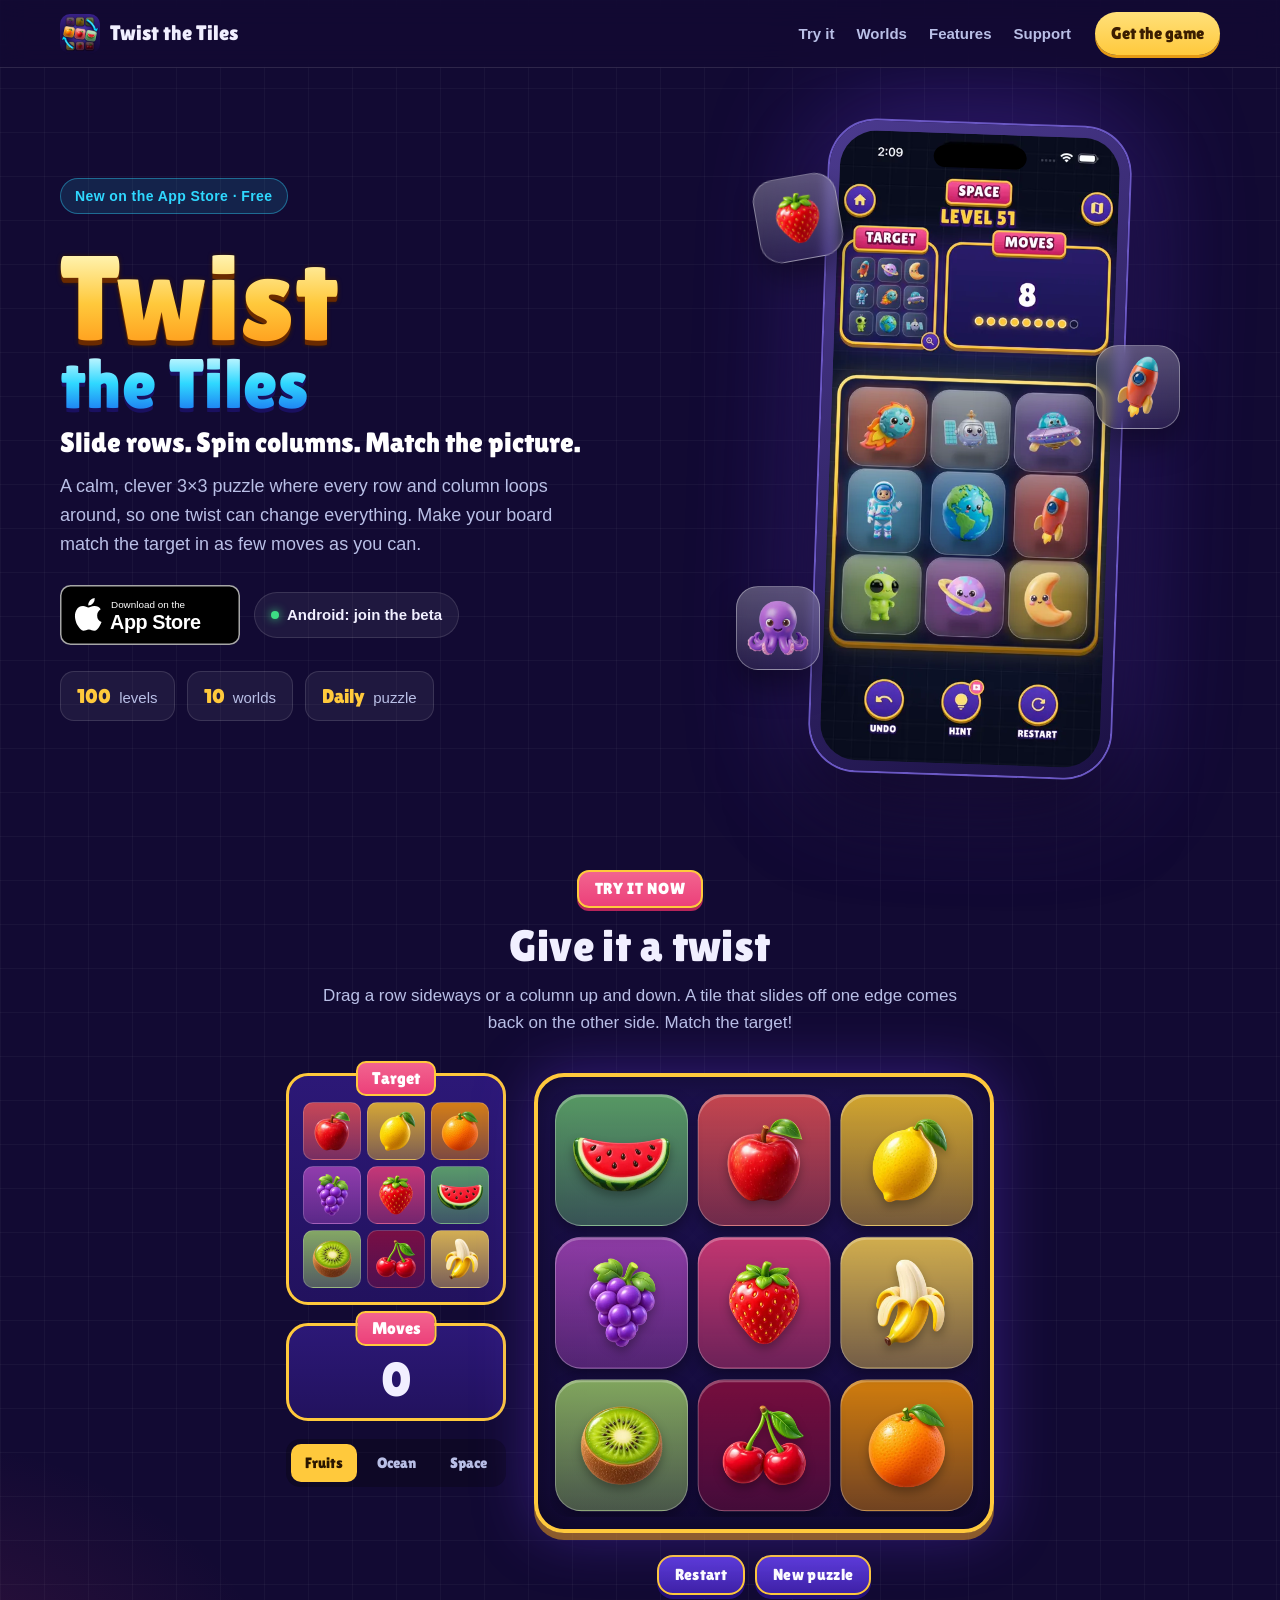
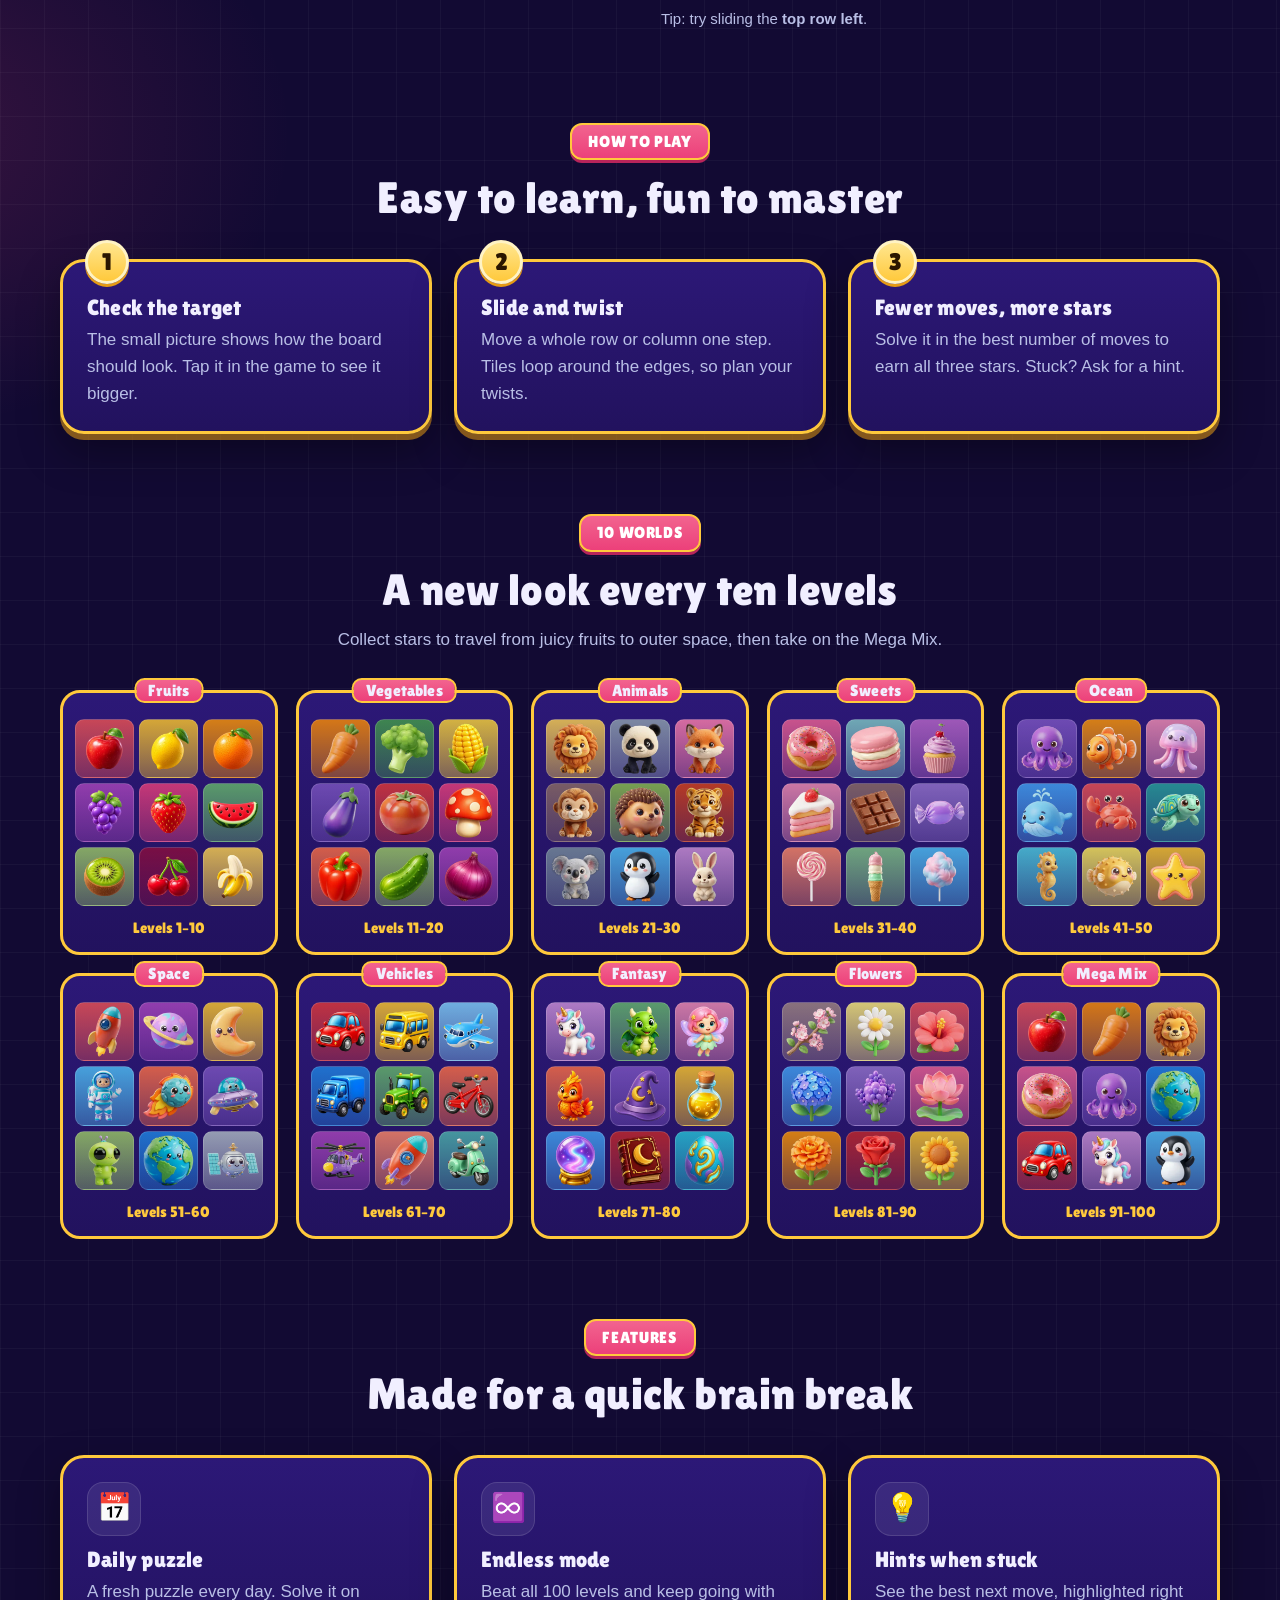
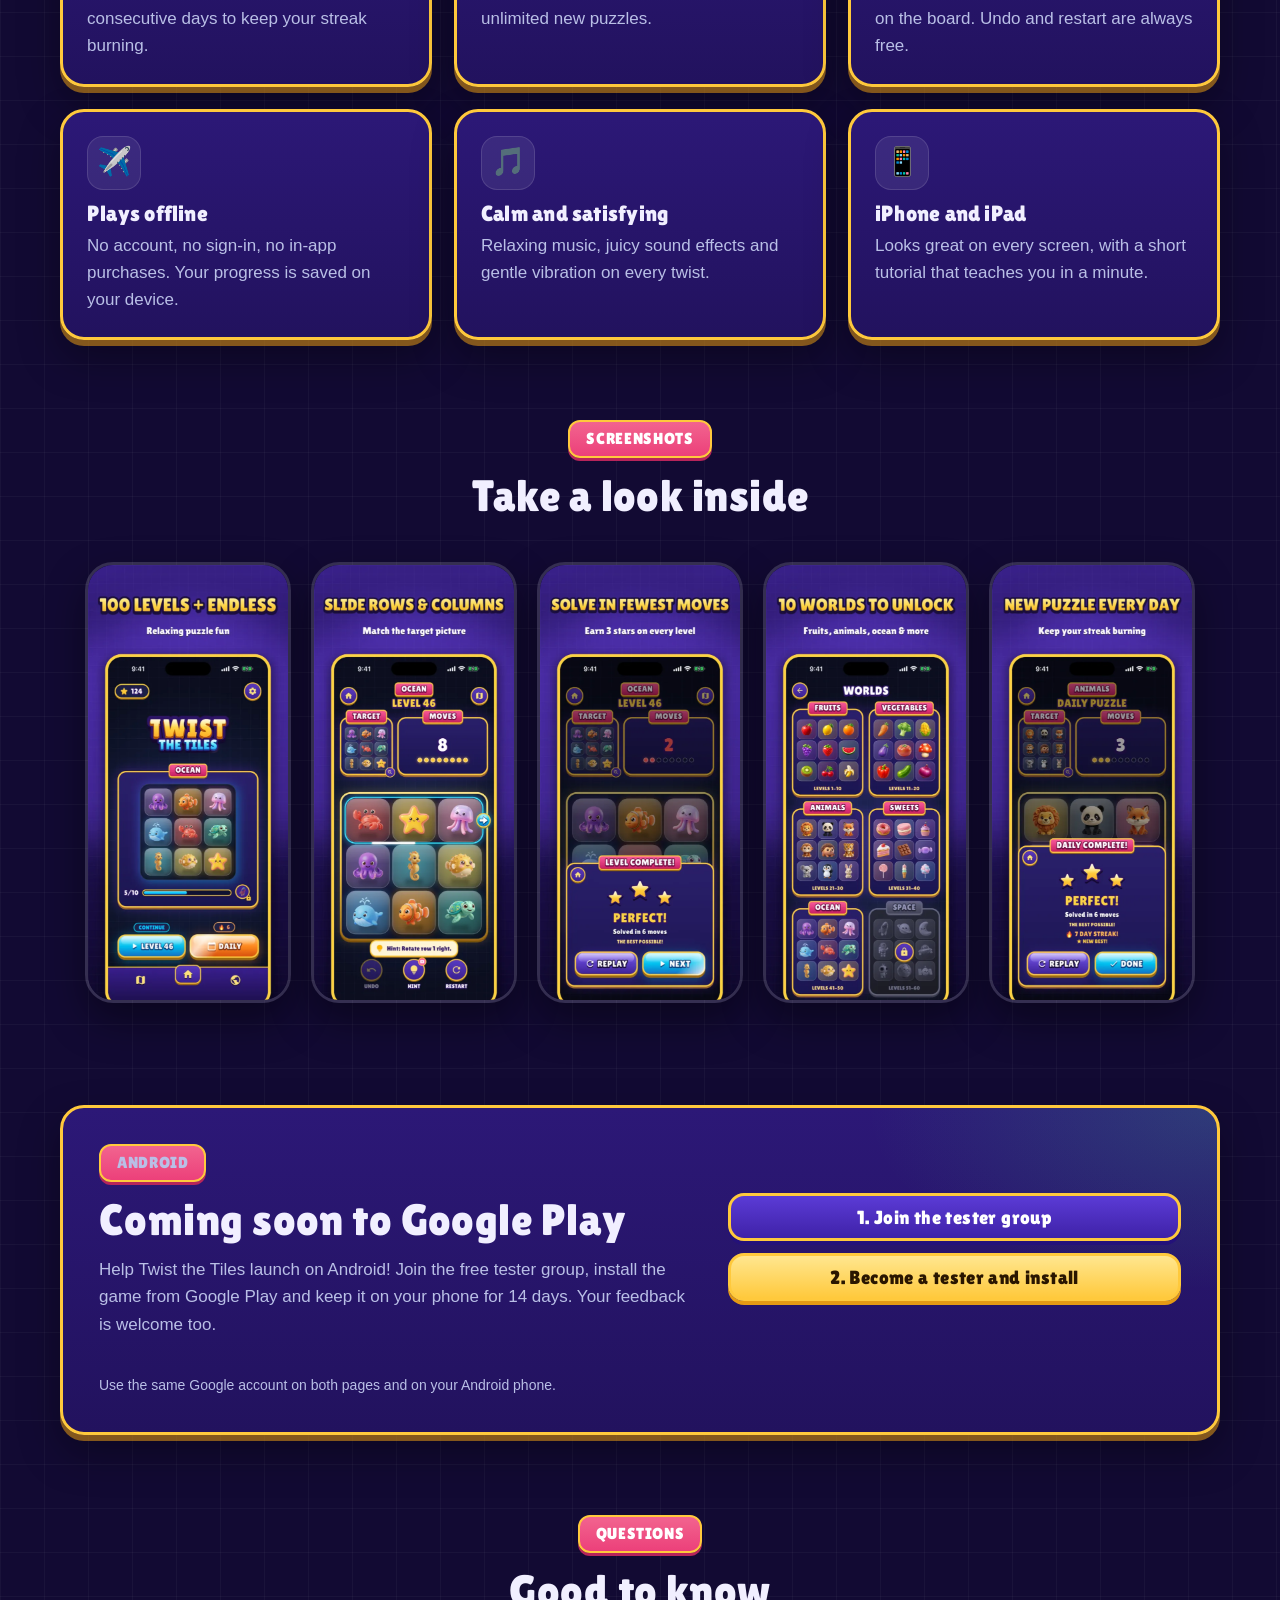
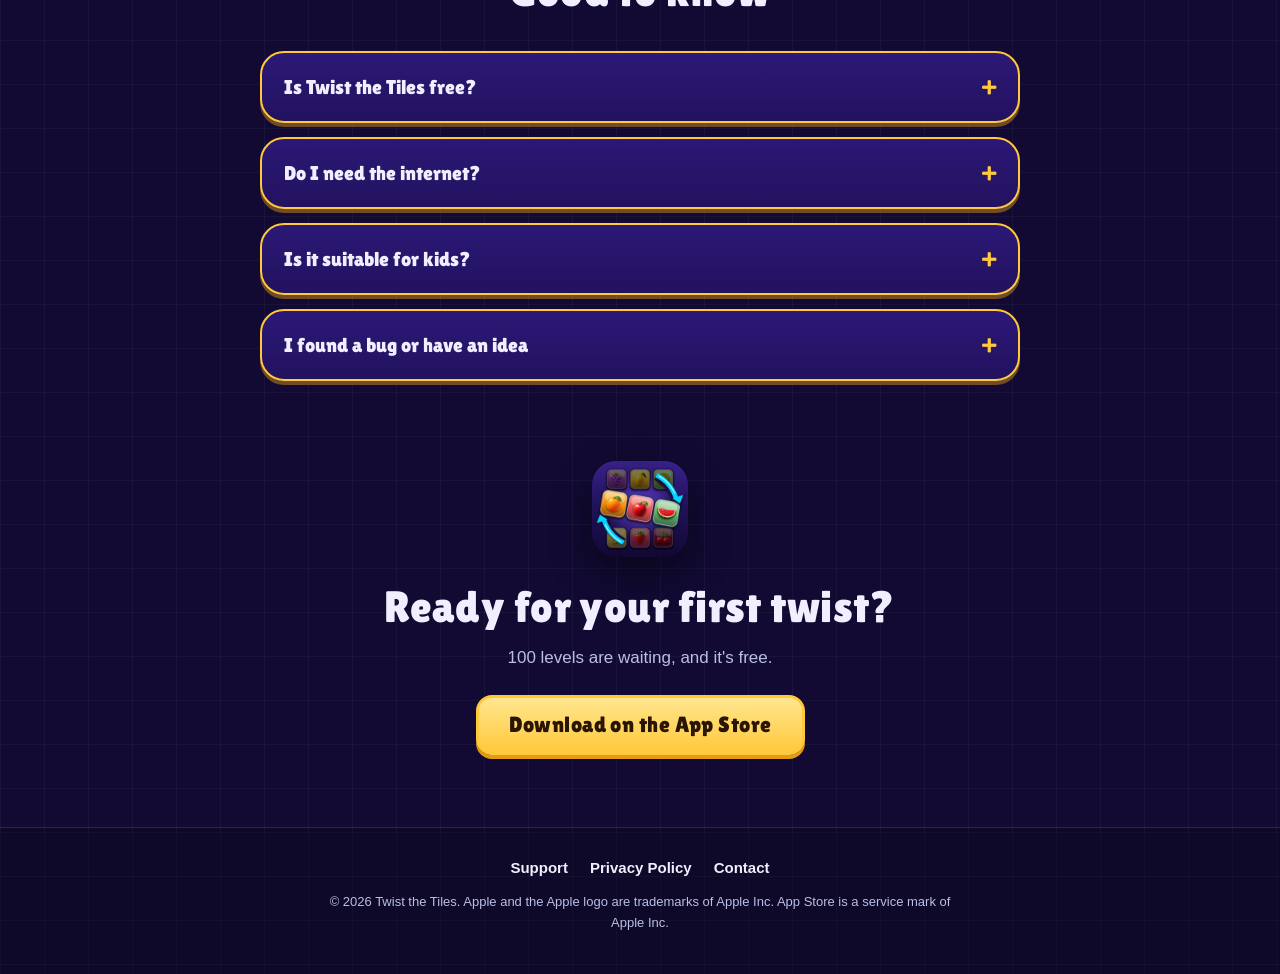
==== index.html @ 743d8a2c "New landing page with playable demo; support FAQ moved to support.html" ====
<!doctype html>
<html lang="en">
<head>
<meta charset="utf-8">
<meta name="viewport" content="width=device-width, initial-scale=1, viewport-fit=cover">
<title>Twist the Tiles – Slide, twist and match the picture</title>
<meta name="description" content="Twist the Tiles is a free, calm 3×3 puzzle game. Slide rows and columns that loop around to match the target picture. 100 levels, 10 worlds, a daily puzzle and endless mode. Play offline on iPhone and iPad.">
<meta name="theme-color" content="#120a33">
<meta name="apple-itunes-app" content="app-id=6825659378">
<link rel="canonical" href="https://mandeep-webdev.github.io/twist-the-tiles-site/">
<link rel="icon" href="img/favicon.png">
<link rel="apple-touch-icon" href="img/apple-touch-icon.png">

<meta property="og:type" content="website">
<meta property="og:title" content="Twist the Tiles – Slide, twist and match the picture">
<meta property="og:description" content="A calm, clever 3×3 puzzle. 100 levels, 10 worlds, a daily puzzle. Free on the App Store.">
<meta property="og:url" content="https://mandeep-webdev.github.io/twist-the-tiles-site/">
<meta property="og:image" content="https://mandeep-webdev.github.io/twist-the-tiles-site/img/og.png">
<meta name="twitter:card" content="summary_large_image">

<link rel="preload" href="fonts/LilitaOne-Regular.ttf" as="font" type="font/ttf" crossorigin>
<link rel="stylesheet" href="landing.css">

<script type="application/ld+json">
{
  "@context": "https://schema.org",
  "@type": "MobileApplication",
  "name": "Twist the Tiles",
  "operatingSystem": "iOS",
  "applicationCategory": "GameApplication",
  "offers": { "@type": "Offer", "price": "0", "priceCurrency": "USD" },
  "downloadUrl": "https://apps.apple.com/app/id6825659378"
}
</script>
</head>
<body>

<header class="nav">
  <a class="brand" href="#top">
    <img src="icon.png" alt="" width="40" height="40">
    <span>Twist the Tiles</span>
  </a>
  <nav class="nav-links" aria-label="Sections">
    <a href="#play">Try it</a>
    <a href="#worlds">Worlds</a>
    <a href="#features">Features</a>
    <a href="support.html">Support</a>
  </nav>
  <a class="nav-cta" href="https://apps.apple.com/app/id6825659378">Get the game</a>
</header>

<main id="top">

  <!-- Hero -->
  <section class="hero">
    <div class="hero-copy">
      <p class="eyebrow">New on the App Store · Free</p>
      <h1 class="logo"><span class="logo-top">Twist</span><span class="logo-bottom">the Tiles</span></h1>
      <p class="tagline">Slide rows. Spin columns. Match the picture.</p>
      <p class="lead">A calm, clever 3×3 puzzle where every row and column loops around, so one twist
        can change everything. Make your board match the target in as few moves as you can.</p>

      <div class="store-row">
        <a class="app-store-badge" href="https://apps.apple.com/app/id6825659378" aria-label="Download on the App Store">
          <svg viewBox="0 0 120 40" role="img" aria-hidden="true">
            <rect x=".5" y=".5" width="119" height="39" rx="6.5" fill="#000" stroke="#a6a6a6"/>
            <path fill="#fff" d="M24.77 20.3a4.95 4.95 0 0 1 2.36-4.15 5.07 5.07 0 0 0-4-2.16c-1.680-.18-3.310 1-4.170 1-.870 0-2.190-.98-3.610-.95a5.32 5.32 0 0 0-4.470 2.730c-1.930 3.340-.490 8.270 1.360 10.970.930 1.330 2.010 2.810 3.430 2.750 1.390-.060 1.910-.880 3.580-.880 1.660 0 2.140.880 3.590.850 1.490-.020 2.430-1.330 3.320-2.670a10.960 10.960 0 0 0 1.520-3.090 4.780 4.780 0 0 1-2.910-4.400zM22.04 12.21a4.870 4.870 0 0 0 1.110-3.490 4.960 4.960 0 0 0-3.210 1.660 4.640 4.640 0 0 0-1.140 3.360 4.100 4.100 0 0 0 3.240-1.530z"/>
            <text x="34" y="15" fill="#fff" font-family="-apple-system,BlinkMacSystemFont,'Helvetica Neue',Arial,sans-serif" font-size="6.6">Download on the</text>
            <text x="33.4" y="29.6" fill="#fff" font-family="-apple-system,BlinkMacSystemFont,'Helvetica Neue',Arial,sans-serif" font-size="13.2" font-weight="600" letter-spacing="-.3">App Store</text>
          </svg>
        </a>
        <a class="android-pill" href="#android">
          <span class="dot"></span> Android: join the beta
        </a>
      </div>

      <ul class="stats" aria-label="At a glance">
        <li><strong>100</strong> levels</li>
        <li><strong>10</strong> worlds</li>
        <li><strong>Daily</strong> puzzle</li>
      </ul>
    </div>

    <div class="hero-phone">
      <div class="phone">
        <video src="media/gameplay.mp4" poster="media/poster.webp" autoplay muted loop playsinline
               preload="metadata" aria-label="Gameplay video: tiles wave into place and a puzzle is solved in six moves"></video>
        <div class="phone-island"></div>
      </div>
      <div class="float-tile t1"><img src="img/tiles/fruit/strawberry.webp" alt=""></div>
      <div class="float-tile t2"><img src="img/tiles/ocean/octopus.webp" alt=""></div>
      <div class="float-tile t3"><img src="img/tiles/space/spacerocket.webp" alt=""></div>
    </div>
  </section>

  <!-- Playable demo -->
  <section id="play" class="section">
    <div class="section-head">
      <p class="ribbon">Try it now</p>
      <h2>Give it a twist</h2>
      <p class="section-sub">Drag a row sideways or a column up and down. A tile that slides off one edge
        comes back on the other side. Match the target!</p>
    </div>

    <div class="demo">
      <div class="demo-side">
        <div class="panel target-panel">
          <p class="panel-label">Target</p>
          <div class="target-grid" id="target"></div>
        </div>
        <div class="panel moves-panel">
          <p class="panel-label">Moves</p>
          <p class="moves" id="moves" aria-live="polite">0</p>
        </div>
        <div class="theme-tabs" role="tablist" aria-label="Tile theme">
          <button type="button" role="tab" data-theme="fruit" aria-selected="true">Fruits</button>
          <button type="button" role="tab" data-theme="ocean" aria-selected="false">Ocean</button>
          <button type="button" role="tab" data-theme="space" aria-selected="false">Space</button>
        </div>
      </div>

      <div class="board-wrap">
        <div class="board" id="board" aria-label="Puzzle board. Drag a row left or right, or a column up or down.">
          <div class="board-grid" id="grid"></div>
          <div class="win" id="win" hidden>
            <p class="win-title">Solved!</p>
            <p class="win-stars" id="winStars" aria-hidden="true"></p>
            <p class="win-text" id="winText"></p>
            <div class="win-actions">
              <button type="button" class="btn btn-ghost" id="again">New puzzle</button>
              <a class="btn btn-gold" href="https://apps.apple.com/app/id6825659378">Play 100 levels</a>
            </div>
          </div>
        </div>
        <div class="demo-actions">
          <button type="button" class="btn btn-ghost small" id="reset">Restart</button>
          <button type="button" class="btn btn-ghost small" id="shuffle">New puzzle</button>
        </div>
        <p class="demo-hint" id="hint">Tip: try sliding the <strong>top row left</strong>.</p>
      </div>
    </div>
  </section>

  <!-- How to play -->
  <section class="section">
    <div class="section-head">
      <p class="ribbon">How to play</p>
      <h2>Easy to learn, fun to master</h2>
    </div>
    <ol class="steps">
      <li class="card">
        <span class="step-num">1</span>
        <h3>Check the target</h3>
        <p>The small picture shows how the board should look. Tap it in the game to see it bigger.</p>
      </li>
      <li class="card">
        <span class="step-num">2</span>
        <h3>Slide and twist</h3>
        <p>Move a whole row or column one step. Tiles loop around the edges, so plan your twists.</p>
      </li>
      <li class="card">
        <span class="step-num">3</span>
        <h3>Fewer moves, more stars</h3>
        <p>Solve it in the best number of moves to earn all three stars. Stuck? Ask for a hint.</p>
      </li>
    </ol>
  </section>

  <!-- Worlds -->
  <section id="worlds" class="section">
    <div class="section-head">
      <p class="ribbon">10 worlds</p>
      <h2>A new look every ten levels</h2>
      <p class="section-sub">Collect stars to travel from juicy fruits to outer space, then take on the Mega Mix.</p>
    </div>
    <div class="worlds" id="worldsGrid"></div>
  </section>

  <!-- Features -->
  <section id="features" class="section">
    <div class="section-head">
      <p class="ribbon">Features</p>
      <h2>Made for a quick brain break</h2>
    </div>
    <div class="features">
      <article class="card feature">
        <span class="feature-icon" aria-hidden="true">📅</span>
        <h3>Daily puzzle</h3>
        <p>A fresh puzzle every day. Solve it on consecutive days to keep your streak burning.</p>
      </article>
      <article class="card feature">
        <span class="feature-icon" aria-hidden="true">♾️</span>
        <h3>Endless mode</h3>
        <p>Beat all 100 levels and keep going with unlimited new puzzles.</p>
      </article>
      <article class="card feature">
        <span class="feature-icon" aria-hidden="true">💡</span>
        <h3>Hints when stuck</h3>
        <p>See the best next move, highlighted right on the board. Undo and restart are always free.</p>
      </article>
      <article class="card feature">
        <span class="feature-icon" aria-hidden="true">✈️</span>
        <h3>Plays offline</h3>
        <p>No account, no sign-in, no in-app purchases. Your progress is saved on your device.</p>
      </article>
      <article class="card feature">
        <span class="feature-icon" aria-hidden="true">🎵</span>
        <h3>Calm and satisfying</h3>
        <p>Relaxing music, juicy sound effects and gentle vibration on every twist.</p>
      </article>
      <article class="card feature">
        <span class="feature-icon" aria-hidden="true">📱</span>
        <h3>iPhone and iPad</h3>
        <p>Looks great on every screen, with a short tutorial that teaches you in a minute.</p>
      </article>
    </div>
  </section>

  <!-- Screenshots -->
  <section class="section">
    <div class="section-head">
      <p class="ribbon">Screenshots</p>
      <h2>Take a look inside</h2>
    </div>
    <div class="shots" tabindex="0" aria-label="Screenshots, scroll sideways">
      <img src="img/shots/05_home.webp" alt="Home screen with the Fruits world" loading="lazy" width="600" height="1304">
      <img src="img/shots/01_hint.webp" alt="A hint highlighting the next move" loading="lazy" width="600" height="1304">
      <img src="img/shots/02_win.webp" alt="Level complete with three stars" loading="lazy" width="600" height="1304">
      <img src="img/shots/03_worlds.webp" alt="All ten worlds" loading="lazy" width="600" height="1304">
      <img src="img/shots/04_daily.webp" alt="The daily puzzle and streak" loading="lazy" width="600" height="1304">
    </div>
  </section>

  <!-- Android beta -->
  <section id="android" class="section">
    <div class="android card">
      <div>
        <p class="ribbon">Android</p>
        <h2>Coming soon to Google Play</h2>
        <p>Help Twist the Tiles launch on Android! Join the free tester group, install the game from
          Google Play and keep it on your phone for 14 days. Your feedback is welcome too.</p>
      </div>
      <ol class="android-steps">
        <li><a class="btn btn-ghost" href="https://groups.google.com/g/twist-the-tiles-testers">1. Join the tester group</a></li>
        <li><a class="btn btn-gold" href="https://play.google.com/apps/testing/com.twistthetiles.game">2. Become a tester and install</a></li>
      </ol>
      <p class="fine">Use the same Google account on both pages and on your Android phone.</p>
    </div>
  </section>

  <!-- FAQ -->
  <section class="section">
    <div class="section-head">
      <p class="ribbon">Questions</p>
      <h2>Good to know</h2>
    </div>
    <div class="faq">
      <details class="card">
        <summary>Is Twist the Tiles free?</summary>
        <p>Yes. The whole game is free with no in-app purchases. Optional short video ads unlock hints.</p>
      </details>
      <details class="card">
        <summary>Do I need the internet?</summary>
        <p>No. You can play every level offline. A connection is only needed to watch an ad for a hint.</p>
      </details>
      <details class="card">
        <summary>Is it suitable for kids?</summary>
        <p>It's rated 4+ on the App Store. There's no chat, no sign-up and no personal data to enter.</p>
      </details>
      <details class="card">
        <summary>I found a bug or have an idea</summary>
        <p>We'd love to hear it! Email <a href="mailto:support.twistthetiles@gmail.com">support.twistthetiles@gmail.com</a>
          or see the <a href="support.html">support page</a>.</p>
      </details>
    </div>
  </section>

  <!-- Final CTA -->
  <section class="section final">
    <img src="icon.png" alt="Twist the Tiles icon" width="96" height="96" loading="lazy">
    <h2>Ready for your first twist?</h2>
    <p>100 levels are waiting, and it's free.</p>
    <a class="btn btn-gold big" href="https://apps.apple.com/app/id6825659378">Download on the App Store</a>
  </section>
</main>

<footer class="footer">
  <nav aria-label="Footer">
    <a href="support.html">Support</a>
    <a href="privacy.html">Privacy Policy</a>
    <a href="mailto:support.twistthetiles@gmail.com">Contact</a>
  </nav>
  <p>© 2026 Twist the Tiles. Apple and the Apple logo are trademarks of Apple Inc. App Store is a service mark of Apple Inc.</p>
</footer>

<script src="landing.js" defer></script>
</body>
</html>
---- landing.css ----
@font-face {
  font-family: "Lilita One";
  src: url("fonts/LilitaOne-Regular.ttf") format("truetype");
  font-display: swap;
}

:root {
  --bg: #120a33;
  --bg-deep: #0b0622;
  --panel: #22125e;
  --panel-2: #2c1877;
  --line: rgba(255, 255, 255, 0.12);
  --text: #f1efff;
  --muted: #b9bfe6;
  --gold: #ffc93c;
  --gold-deep: #e59a14;
  --pink: #ec407a;
  --pink-deep: #b8245a;
  --cyan: #2fd8ff;
  --cyan-deep: #0a8fd1;
  --display: "Lilita One", "Arial Rounded MT Bold", system-ui, sans-serif;
  --body: -apple-system, BlinkMacSystemFont, "Segoe UI", Roboto, "Helvetica Neue", sans-serif;
  --radius: 24px;
  --gutter: 20px;
}

* { box-sizing: border-box; }

html { scroll-behavior: smooth; scroll-padding-top: 80px; }

body {
  margin: 0;
  color: var(--text);
  background-color: var(--bg);
  background-image:
    radial-gradient(900px 600px at 80% -10%, rgba(116, 64, 255, 0.45), transparent 60%),
    radial-gradient(700px 500px at -10% 30%, rgba(236, 64, 122, 0.18), transparent 60%),
    linear-gradient(rgba(255, 255, 255, 0.035) 1px, transparent 1px),
    linear-gradient(90deg, rgba(255, 255, 255, 0.035) 1px, transparent 1px);
  background-size: auto, auto, 44px 44px, 44px 44px;
  font: 17px/1.6 var(--body);
  -webkit-font-smoothing: antialiased;
  overflow-x: hidden;
}

img { max-width: 100%; }
a { color: var(--cyan); }
h1, h2, h3 { font-family: var(--display); font-weight: 400; letter-spacing: 0.01em; line-height: 1.1; }
h2 { font-size: clamp(30px, 5vw, 44px); margin: 0 0 12px; }
h3 { font-size: 22px; margin: 0 0 6px; }
p { margin: 0 0 12px; }

/* ---------- Nav ---------- */
.nav {
  position: sticky;
  top: 0;
  z-index: 20;
  display: flex;
  align-items: center;
  gap: 24px;
  padding: 12px max(var(--gutter), calc((100% - 1160px) / 2));
  background: rgba(18, 10, 51, 0.78);
  backdrop-filter: blur(14px);
  -webkit-backdrop-filter: blur(14px);
  border-bottom: 1px solid var(--line);
}
.brand { display: flex; align-items: center; gap: 10px; color: var(--text); text-decoration: none; font-family: var(--display); font-size: 21px; }
.brand img { border-radius: 10px; }
.nav-links { display: flex; gap: 22px; margin-left: auto; }
.nav-links a { color: var(--muted); text-decoration: none; font-weight: 600; font-size: 15px; }
.nav-links a:hover { color: var(--text); }
.nav-cta {
  font-family: var(--display);
  font-size: 17px;
  color: #3b1d00;
  text-decoration: none;
  padding: 8px 16px;
  border-radius: 999px;
  background: linear-gradient(#ffe07a, var(--gold));
  box-shadow: 0 3px 0 var(--gold-deep);
  white-space: nowrap;
}
@media (max-width: 760px) {
  .nav-links { display: none; }
  .nav-cta { margin-left: auto; }
}

/* ---------- Layout ---------- */
main { padding: 0 var(--gutter); }
.section { max-width: 1160px; margin: 0 auto; padding: 72px 0 8px; }
.section-head { text-align: center; max-width: 640px; margin: 0 auto 36px; }
.section-sub { color: var(--muted); }

.ribbon {
  display: inline-block;
  margin: 0 0 14px;
  padding: 4px 16px;
  font-family: var(--display);
  font-size: 16px;
  letter-spacing: 0.04em;
  text-transform: uppercase;
  color: #fff;
  background: linear-gradient(#f2648f, var(--pink));
  border: 2px solid var(--gold);
  border-radius: 12px;
  box-shadow: 0 3px 0 var(--pink-deep);
}

.card {
  background: linear-gradient(180deg, var(--panel-2), var(--panel));
  border: 3px solid var(--gold);
  border-radius: var(--radius);
  box-shadow: 0 6px 0 rgba(229, 154, 20, 0.55), 0 18px 40px rgba(0, 0, 0, 0.35);
  padding: 24px;
}

/* ---------- Buttons ---------- */
.btn {
  display: inline-flex;
  align-items: center;
  justify-content: center;
  gap: 8px;
  min-height: 48px;
  padding: 10px 22px;
  font: 400 19px/1 var(--display);
  letter-spacing: 0.02em;
  text-decoration: none;
  border-radius: 16px;
  border: 3px solid var(--gold);
  cursor: pointer;
  transition: transform 0.12s ease, box-shadow 0.12s ease;
}
.btn:active { transform: translateY(3px); }
.btn-gold { color: #2a1600; background: linear-gradient(#ffe68f, var(--gold)); box-shadow: 0 4px 0 var(--gold-deep); }
.btn-gold:active { box-shadow: 0 1px 0 var(--gold-deep); }
.btn-ghost { color: #fff; background: linear-gradient(#5b3bd6, #3f22a8); box-shadow: 0 4px 0 #24117a; }
.btn-ghost:active { box-shadow: 0 1px 0 #24117a; }
.btn.small { min-height: 40px; font-size: 16px; padding: 8px 16px; border-width: 2px; }
.btn.big { min-height: 60px; font-size: 22px; padding: 14px 30px; }
:focus-visible { outline: 3px solid var(--cyan); outline-offset: 3px; }

/* ---------- Hero ---------- */
.hero {
  max-width: 1160px;
  margin: 0 auto;
  padding: 56px 0 24px;
  display: grid;
  grid-template-columns: 1.1fr 0.9fr;
  align-items: center;
  gap: 48px;
}
.eyebrow {
  display: inline-block;
  padding: 6px 14px;
  border-radius: 999px;
  background: rgba(47, 216, 255, 0.12);
  border: 1px solid rgba(47, 216, 255, 0.4);
  color: var(--cyan);
  font-weight: 700;
  font-size: 14px;
  letter-spacing: 0.03em;
}
.logo { margin: 18px 0 10px; display: flex; flex-direction: column; line-height: 0.9; }
.logo-top {
  font-size: clamp(64px, 11vw, 120px);
  background: linear-gradient(#fff3b0 10%, var(--gold) 55%, #ff9d1c 95%);
  -webkit-background-clip: text;
  background-clip: text;
  color: transparent;
  filter: drop-shadow(0 5px 0 #6a2a00) drop-shadow(0 0 2px #3a1a00);
}
.logo-bottom {
  font-size: clamp(38px, 6.4vw, 70px);
  background: linear-gradient(#b8f4ff 10%, var(--cyan) 50%, #1d7cf2 95%);
  -webkit-background-clip: text;
  background-clip: text;
  color: transparent;
  filter: drop-shadow(0 4px 0 #1a1060);
}
.tagline { font-family: var(--display); font-size: clamp(22px, 3vw, 28px); line-height: 1.25; color: #fff; margin-bottom: 12px; }
.lead { color: var(--muted); max-width: 520px; font-size: 18px; }

.store-row { display: flex; flex-wrap: wrap; align-items: center; gap: 14px; margin: 26px 0 26px; }
.app-store-badge { display: inline-block; width: 180px; line-height: 0; border-radius: 12px; transition: transform 0.15s ease; }
.app-store-badge:hover { transform: translateY(-2px); }
.app-store-badge svg { width: 100%; height: auto; }
.android-pill {
  display: inline-flex;
  align-items: center;
  gap: 8px;
  padding: 10px 16px;
  border-radius: 999px;
  border: 1px solid var(--line);
  background: rgba(255, 255, 255, 0.06);
  color: var(--text);
  font-weight: 600;
  font-size: 15px;
  text-decoration: none;
}
.android-pill .dot { width: 8px; height: 8px; border-radius: 50%; background: #3ddc84; box-shadow: 0 0 10px #3ddc84; }

.stats { list-style: none; display: flex; gap: 12px; padding: 0; margin: 0; flex-wrap: wrap; }
.stats li {
  padding: 8px 16px;
  border-radius: 14px;
  background: rgba(255, 255, 255, 0.06);
  border: 1px solid var(--line);
  color: var(--muted);
  font-size: 15px;
}
.stats strong { font-family: var(--display); font-weight: 400; font-size: 20px; color: var(--gold); margin-right: 4px; }

.hero-phone { position: relative; justify-self: center; }
.phone {
  position: relative;
  width: min(300px, 72vw);
  aspect-ratio: 886 / 1920;
  border-radius: 46px;
  padding: 10px;
  background: linear-gradient(145deg, #4b3a8f, #1b1144);
  box-shadow: 0 0 0 2px #6b58c4, 0 40px 80px rgba(0, 0, 0, 0.55), 0 0 120px rgba(116, 64, 255, 0.45);
  transform: rotate(2deg);
}
.phone video { width: 100%; height: 100%; object-fit: cover; border-radius: 37px; display: block; background: var(--bg-deep); }
.phone-island { position: absolute; top: 22px; left: 50%; width: 31%; height: 22px; transform: translateX(-50%); background: #000; border-radius: 20px; }

.float-tile {
  position: absolute;
  width: 84px;
  height: 84px;
  padding: 10px;
  border-radius: 22px;
  background: linear-gradient(180deg, rgba(255, 255, 255, 0.28), rgba(255, 255, 255, 0.08));
  border: 1px solid rgba(255, 255, 255, 0.35);
  backdrop-filter: blur(6px);
  -webkit-backdrop-filter: blur(6px);
  box-shadow: 0 16px 30px rgba(0, 0, 0, 0.35);
  animation: bob 5s ease-in-out infinite;
}
.float-tile img { width: 100%; height: 100%; object-fit: contain; }
.t1 { top: 8%; left: -64px; transform: rotate(-10deg); }
.t2 { bottom: 16%; left: -84px; animation-delay: -1.6s; }
.t3 { top: 34%; right: -60px; animation-delay: -3.2s; }
@keyframes bob { 0%, 100% { translate: 0 0; } 50% { translate: 0 -14px; } }

@media (max-width: 900px) {
  .hero { grid-template-columns: 1fr; text-align: center; padding-top: 32px; gap: 36px; }
  .lead { margin: 0 auto 12px; }
  .store-row, .stats { justify-content: center; }
  .logo { align-items: center; }
  .t1 { left: -34px; } .t2 { left: -40px; } .t3 { right: -30px; }
  .float-tile { width: 64px; height: 64px; padding: 8px; border-radius: 18px; }
}

/* ---------- Demo ---------- */
.demo {
  display: grid;
  grid-template-columns: 220px minmax(0, 460px);
  justify-content: center;
  gap: 28px;
  align-items: start;
}
.demo-side { display: grid; gap: 18px; }
.panel {
  position: relative;
  background: linear-gradient(180deg, var(--panel-2), var(--panel));
  border: 3px solid var(--gold);
  border-radius: 22px;
  padding: 26px 14px 14px;
  text-align: center;
}
.panel-label {
  position: absolute;
  top: -15px;
  left: 50%;
  transform: translateX(-50%);
  margin: 0;
  padding: 2px 14px;
  font-family: var(--display);
  font-size: 17px;
  color: #fff;
  background: linear-gradient(#f2648f, var(--pink));
  border: 2px solid var(--gold);
  border-radius: 10px;
  white-space: nowrap;
}
.target-grid { display: grid; grid-template-columns: repeat(3, 1fr); gap: 6px; }
.target-grid .mini {
  aspect-ratio: 1;
  border-radius: 10px;
  padding: 4px;
  border: 1px solid rgba(255, 255, 255, 0.18);
}
.target-grid img { width: 100%; height: 100%; object-fit: contain; display: block; }
.moves { font-family: var(--display); font-size: 48px; line-height: 1; margin: 4px 0 0; }

.theme-tabs { display: flex; gap: 6px; padding: 5px; background: rgba(0, 0, 0, 0.25); border-radius: 14px; }
.theme-tabs button {
  flex: 1;
  min-height: 38px;
  border: 0;
  border-radius: 10px;
  background: transparent;
  color: var(--muted);
  font: 400 15px var(--display);
  cursor: pointer;
}
.theme-tabs button[aria-selected="true"] { background: var(--gold); color: #2a1600; }

.board-wrap { text-align: center; }
.board {
  position: relative;
  aspect-ratio: 1;
  padding: 12px;
  border-radius: 30px;
  background: linear-gradient(180deg, #1d1250, #140b3a);
  border: 4px solid var(--gold);
  box-shadow: 0 7px 0 rgba(229, 154, 20, 0.55), 0 0 60px rgba(116, 64, 255, 0.35), inset 0 0 40px rgba(0, 0, 0, 0.5);
  touch-action: none;
  user-select: none;
  -webkit-user-select: none;
}
.board-grid { position: relative; width: 100%; height: 100%; overflow: hidden; border-radius: 20px; cursor: grab; }
.board-grid:active { cursor: grabbing; }
.tile {
  position: absolute;
  top: 0;
  left: 0;
  width: 33.3333%;
  height: 33.3333%;
  padding: 5px;
  transform: translate(calc(var(--c) * 100%), calc(var(--r) * 100%));
  transition: transform 0.3s cubic-bezier(0.2, 0.85, 0.25, 1.1);
}
.tile.no-anim { transition: none; }
.tile .face {
  width: 100%;
  height: 100%;
  border-radius: 20%;
  padding: 11%;
  border: 1.5px solid rgba(255, 255, 255, 0.28);
  box-shadow: inset 0 2px 0 rgba(255, 255, 255, 0.25), 0 6px 14px rgba(0, 0, 0, 0.35);
}
.tile img { width: 100%; height: 100%; object-fit: contain; display: block; pointer-events: none; filter: drop-shadow(0 5px 5px rgba(0, 0, 0, 0.3)); }
.board.solved .tile .face { animation: pop 0.5s ease both; }
.board.solved .tile:nth-child(3n + 2) .face { animation-delay: 0.06s; }
.board.solved .tile:nth-child(3n) .face { animation-delay: 0.12s; }
@keyframes pop { 50% { transform: scale(1.08); } }

.win {
  position: absolute;
  inset: 0;
  z-index: 3;
  display: flex;
  flex-direction: column;
  align-items: center;
  justify-content: center;
  padding: 20px;
  border-radius: 26px;
  background: rgba(14, 7, 40, 0.82);
  backdrop-filter: blur(3px);
  -webkit-backdrop-filter: blur(3px);
  animation: fade 0.35s ease both;
}
.win[hidden] { display: none; }
.win-title { font-family: var(--display); font-size: 44px; color: var(--gold); margin: 0; }
.win-stars { font-size: 44px; letter-spacing: 6px; margin: 4px 0 4px; color: var(--gold); text-shadow: 0 3px 0 var(--gold-deep); }
.win-stars .off { color: rgba(255, 255, 255, 0.2); text-shadow: none; }
.win-text { color: var(--muted); margin-bottom: 18px; }
.win-actions { display: flex; flex-wrap: wrap; gap: 10px; justify-content: center; }
@keyframes fade { from { opacity: 0; transform: scale(0.96); } }

.demo-actions { display: flex; justify-content: center; gap: 10px; margin-top: 22px; }
.demo-hint { color: var(--muted); font-size: 15px; margin-top: 12px; min-height: 1.6em; }

.confetti { position: absolute; top: 40%; left: 50%; width: 10px; height: 14px; border-radius: 3px; z-index: 4; pointer-events: none; animation: burst 1.1s ease-out forwards; }
@keyframes burst { to { transform: translate(var(--dx), var(--dy)) rotate(var(--rot)); opacity: 0; } }

@media (max-width: 760px) {
  .demo { grid-template-columns: 1fr; }
  .demo-side { grid-template-columns: 1fr 1fr; gap: 20px 14px; }
  .target-panel { padding: 22px 10px 10px; }
  .target-grid { gap: 4px; max-width: 132px; margin: 0 auto; }
  .target-grid .mini { border-radius: 8px; padding: 3px; }
  .moves-panel { display: grid; place-content: center; }
  .moves { font-size: 44px; }
  .theme-tabs { grid-column: 1 / -1; }
}

/* ---------- Steps ---------- */
.steps { list-style: none; margin: 0; padding: 0; display: grid; grid-template-columns: repeat(3, 1fr); gap: 22px; }
.steps .card { position: relative; padding-top: 34px; }
.step-num {
  position: absolute;
  top: -22px;
  left: 22px;
  width: 44px;
  height: 44px;
  display: grid;
  place-items: center;
  border-radius: 50%;
  font-family: var(--display);
  font-size: 24px;
  color: #2a1600;
  background: linear-gradient(#ffe68f, var(--gold));
  border: 3px solid #fff3c4;
  box-shadow: 0 3px 0 var(--gold-deep);
}
.steps p, .feature p { color: var(--muted); margin: 0; }

/* ---------- Worlds ---------- */
.worlds { display: grid; grid-template-columns: repeat(5, 1fr); gap: 18px; }
.world {
  position: relative;
  padding: 26px 12px 12px;
  border-radius: 20px;
  background: linear-gradient(180deg, var(--panel-2), var(--panel));
  border: 3px solid var(--gold);
  text-align: center;
  transition: transform 0.2s ease;
}
.world:hover { transform: translateY(-4px) rotate(-1deg); }
.world h3 {
  position: absolute;
  top: -15px;
  left: 50%;
  transform: translateX(-50%);
  margin: 0;
  padding: 2px 12px;
  font-size: 16px;
  white-space: nowrap;
  background: linear-gradient(#f2648f, var(--pink));
  border: 2px solid var(--gold);
  border-radius: 10px;
}
.world-tiles { display: grid; grid-template-columns: repeat(3, 1fr); gap: 5px; }
.world-tiles span { aspect-ratio: 1; border-radius: 9px; padding: 3px; border: 1px solid rgba(255, 255, 255, 0.16); }
.world-tiles img { width: 100%; height: 100%; object-fit: contain; display: block; }
.world p { margin: 10px 0 0; font-family: var(--display); color: var(--gold); font-size: 15px; }
@media (max-width: 960px) { .worlds { grid-template-columns: repeat(3, 1fr); } }
@media (max-width: 560px) { .worlds { grid-template-columns: repeat(2, 1fr); row-gap: 26px; } }

/* ---------- Features ---------- */
.features { display: grid; grid-template-columns: repeat(3, 1fr); gap: 22px; }
.feature-icon {
  display: grid;
  place-items: center;
  width: 54px;
  height: 54px;
  margin-bottom: 12px;
  font-size: 28px;
  border-radius: 16px;
  background: rgba(255, 255, 255, 0.08);
  border: 1px solid var(--line);
}
@media (max-width: 900px) {
  .steps, .features { grid-template-columns: 1fr 1fr; }
  .steps { row-gap: 40px; }
}
@media (max-width: 600px) { .steps, .features { grid-template-columns: 1fr; } }

/* ---------- Screenshots ---------- */
.shots {
  display: flex;
  gap: 20px;
  overflow-x: auto;
  scroll-snap-type: x mandatory;
  padding: 6px 4px 22px;
  scrollbar-width: thin;
  scrollbar-color: var(--gold) transparent;
}
.shots img {
  flex: 0 0 auto;
  width: min(250px, 62vw);
  height: auto;
  scroll-snap-align: center;
  border-radius: 28px;
  border: 3px solid rgba(255, 255, 255, 0.15);
  box-shadow: 0 18px 40px rgba(0, 0, 0, 0.4);
}
@media (min-width: 1160px) {
  .shots { justify-content: center; overflow: visible; }
  .shots img { width: 206px; }
}

/* ---------- Android ---------- */
.android {
  display: grid;
  grid-template-columns: 1.3fr 1fr;
  gap: 24px 40px;
  align-items: center;
  padding: 36px;
  background:
    radial-gradient(500px 260px at 100% 0%, rgba(61, 220, 132, 0.18), transparent 70%),
    linear-gradient(180deg, var(--panel-2), var(--panel));
}
.android p { color: var(--muted); }
.android-steps { list-style: none; margin: 0; padding: 0; display: grid; gap: 12px; }
.android-steps .btn { width: 100%; }
.android .fine { grid-column: 1 / -1; font-size: 14px; margin: 0; }
@media (max-width: 760px) { .android { grid-template-columns: 1fr; padding: 26px 20px; text-align: center; } }

/* ---------- FAQ ---------- */
.faq { max-width: 760px; margin: 0 auto; display: grid; gap: 14px; }
.faq .card { padding: 0; border-width: 2px; box-shadow: 0 4px 0 rgba(229, 154, 20, 0.45); }
.faq summary {
  list-style: none;
  cursor: pointer;
  padding: 18px 54px 18px 22px;
  font-family: var(--display);
  font-size: 20px;
  position: relative;
}
.faq summary::-webkit-details-marker { display: none; }
.faq summary::after {
  content: "+";
  position: absolute;
  right: 20px;
  top: 50%;
  transform: translateY(-50%);
  font-size: 28px;
  color: var(--gold);
  transition: transform 0.2s ease;
}
.faq details[open] summary::after { transform: translateY(-50%) rotate(45deg); }
.faq details p { padding: 0 22px 20px; margin: 0; color: var(--muted); }

/* ---------- Final + footer ---------- */
.final { text-align: center; padding-bottom: 72px; }
.final img { border-radius: 24px; box-shadow: 0 16px 40px rgba(0, 0, 0, 0.45); margin-bottom: 18px; }
.final p { color: var(--muted); margin-bottom: 24px; }

.footer {
  border-top: 1px solid var(--line);
  padding: 28px var(--gutter) 40px;
  text-align: center;
  color: var(--muted);
  font-size: 13px;
  background: rgba(0, 0, 0, 0.2);
}
.footer nav { display: flex; justify-content: center; flex-wrap: wrap; gap: 22px; margin-bottom: 12px; }
.footer nav a { color: var(--text); text-decoration: none; font-weight: 600; font-size: 15px; }
.footer p { margin: 0 auto; max-width: 640px; }

@media (prefers-reduced-motion: reduce) {
  html { scroll-behavior: auto; }
  .float-tile, .confetti, .board.solved .tile .face { animation: none; }
  .tile { transition-duration: 0.01s; }
}
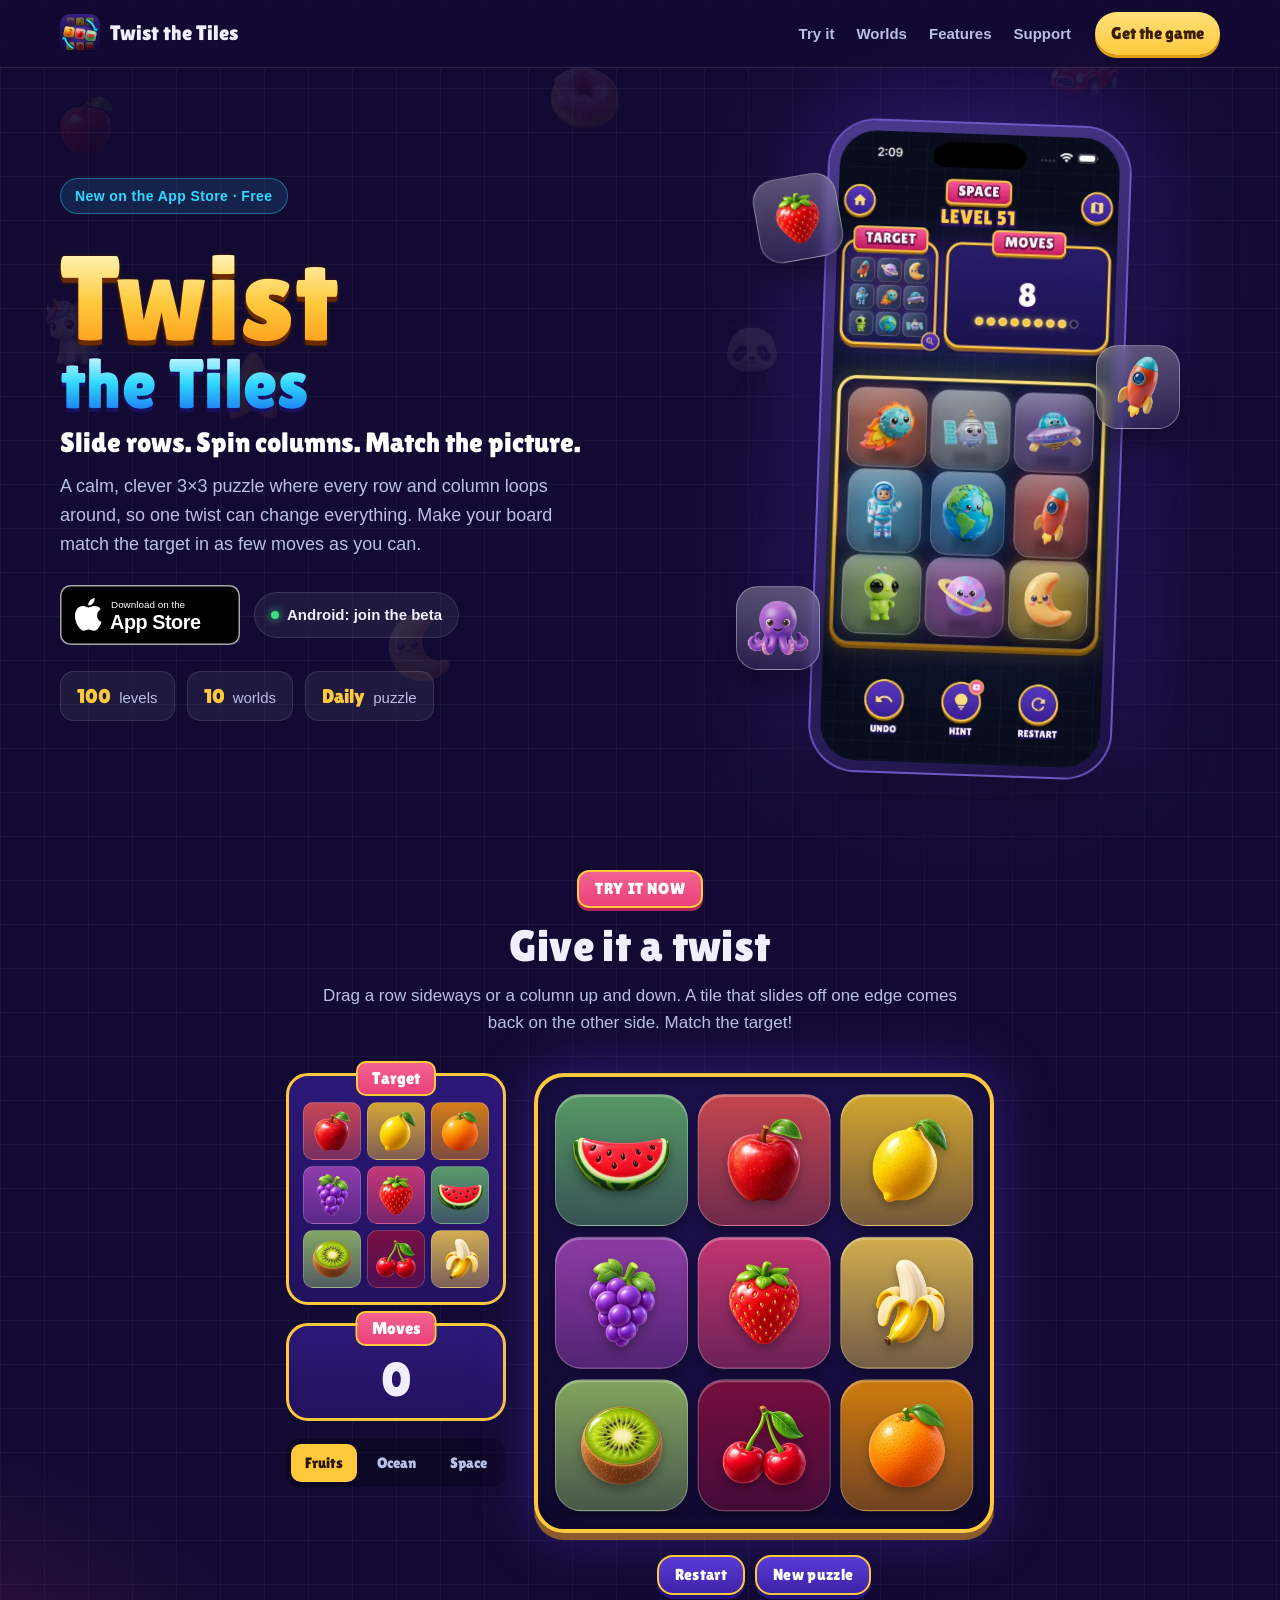
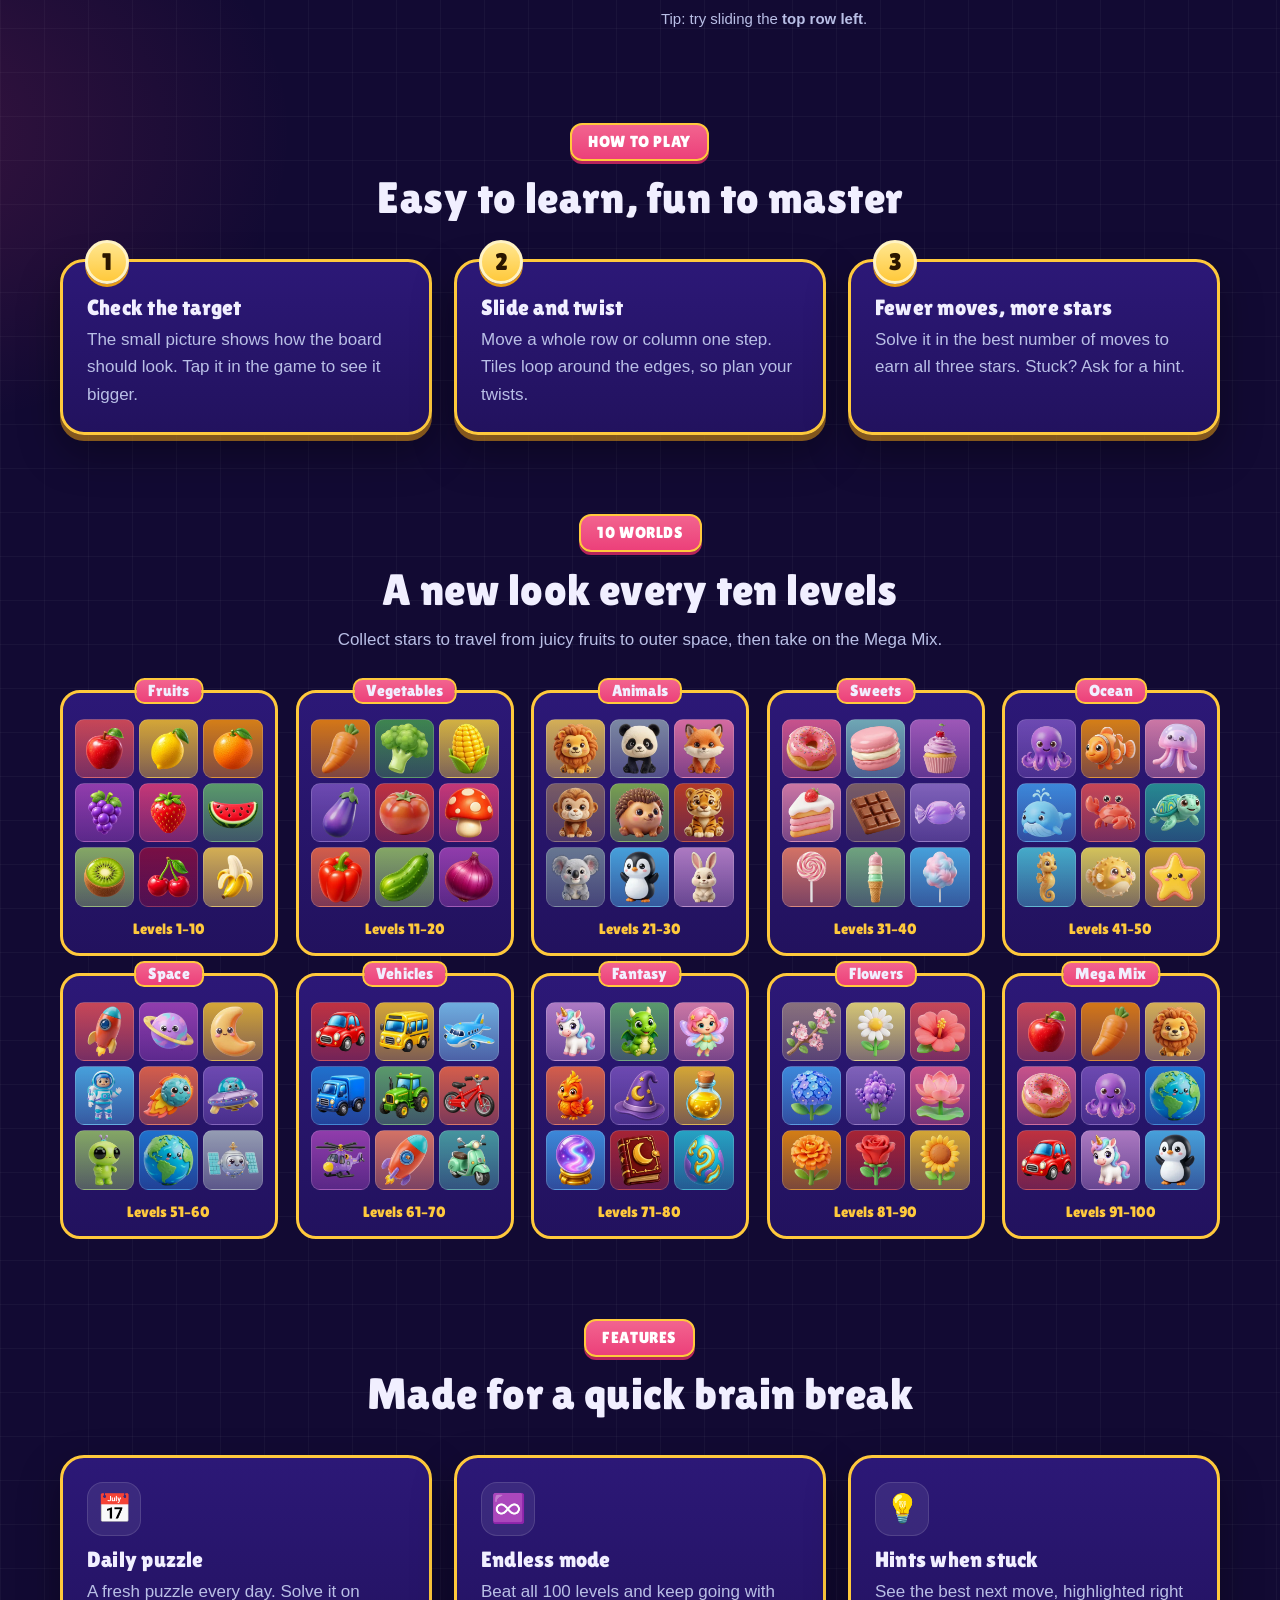
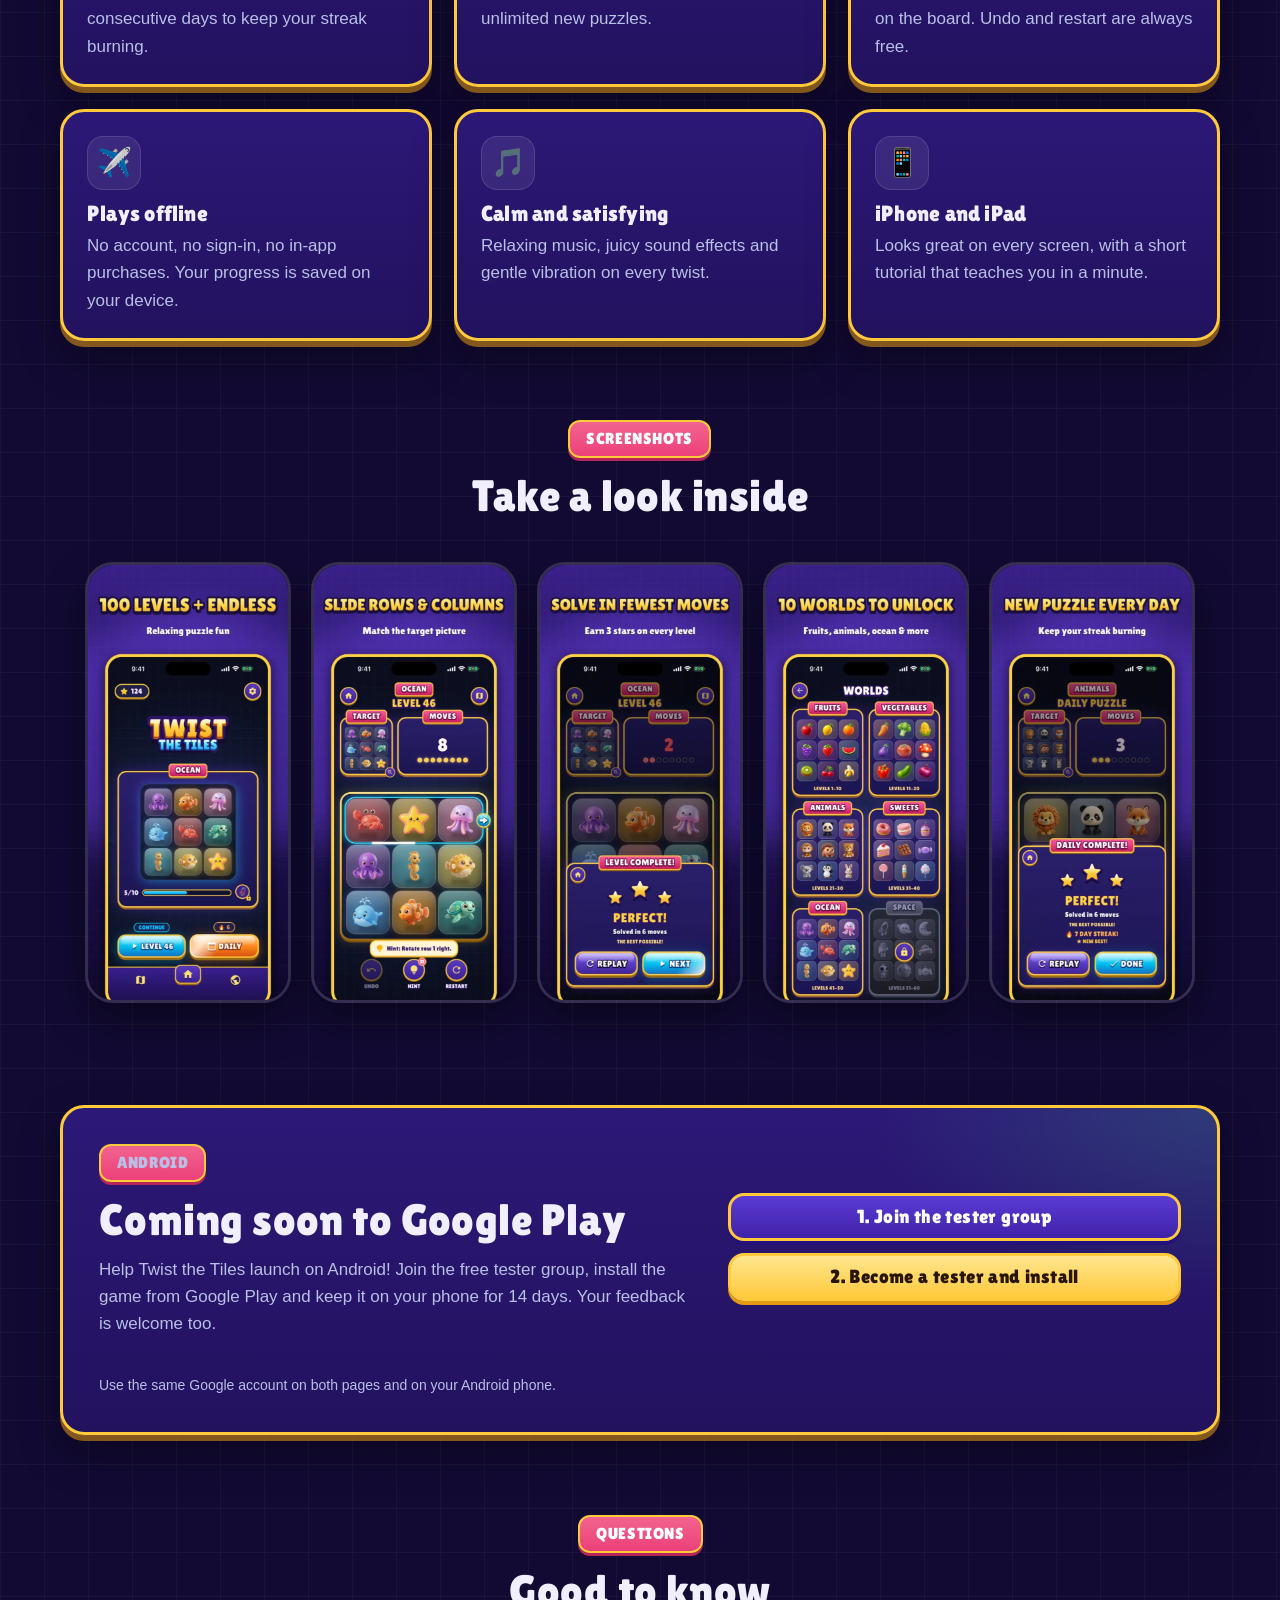
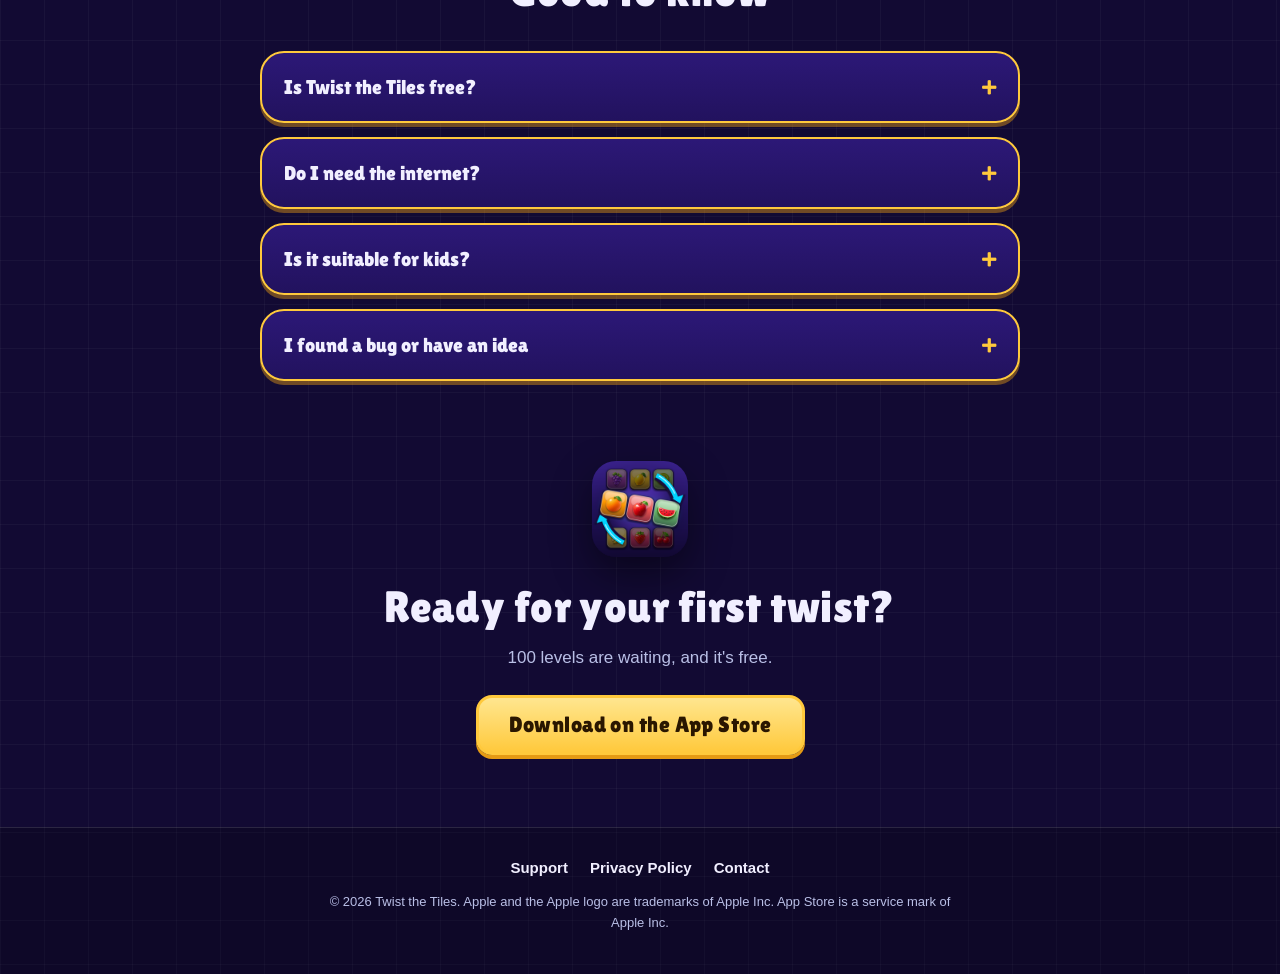
==== commit 870bd4e1: "Landing page animations: hover lift and tilt, scroll reveal, twisting world cards" ====
--- a/index.html
+++ b/index.html
@@ -19,7 +19,7 @@
 <meta name="twitter:card" content="summary_large_image">
 
 <link rel="preload" href="fonts/LilitaOne-Regular.ttf" as="font" type="font/ttf" crossorigin>
-<link rel="stylesheet" href="landing.css">
+<link rel="stylesheet" href="landing.css?v=2">
 
 <script type="application/ld+json">
 {
@@ -34,6 +34,8 @@
 </script>
 </head>
 <body>
+<div class="scroll-progress" aria-hidden="true"></div>
+<div class="bg-tiles" id="bgTiles" aria-hidden="true"></div>
 
 <header class="nav">
   <a class="brand" href="#top">
@@ -75,14 +77,14 @@
       </div>
 
       <ul class="stats" aria-label="At a glance">
-        <li><strong>100</strong> levels</li>
-        <li><strong>10</strong> worlds</li>
+        <li><strong data-count="100">100</strong> levels</li>
+        <li><strong data-count="10">10</strong> worlds</li>
         <li><strong>Daily</strong> puzzle</li>
       </ul>
     </div>
 
     <div class="hero-phone">
-      <div class="phone">
+      <div class="phone" data-tilt="8">
         <video src="media/gameplay.mp4" poster="media/poster.webp" autoplay muted loop playsinline
                preload="metadata" aria-label="Gameplay video: tiles wave into place and a puzzle is solved in six moves"></video>
         <div class="phone-island"></div>
@@ -293,6 +295,6 @@
   <p>© 2026 Twist the Tiles. Apple and the Apple logo are trademarks of Apple Inc. App Store is a service mark of Apple Inc.</p>
 </footer>
 
-<script src="landing.js" defer></script>
+<script src="landing.js?v=2" defer></script>
 </body>
 </html>
--- a/landing.css
+++ b/landing.css
@@ -547,3 +547,51 @@
   .float-tile, .confetti, .board.solved .tile .face { animation: none; }
   .tile { transition-duration: 0.01s; }
 }
+
+/* ---------- Motion layer ---------- */
+.scroll-progress { position: fixed; top: 0; left: 0; height: 3px; width: 100%; z-index: 30; transform-origin: 0 50%; transform: scaleX(var(--p, 0)); background: linear-gradient(90deg, var(--cyan), var(--gold), var(--pink)); }
+.bg-tiles { position: fixed; inset: 0; z-index: -1; pointer-events: none; overflow: hidden; }
+.bg-tile { position: absolute; width: 70px; opacity: 0.09; animation: drift 18s ease-in-out infinite alternate; }
+@keyframes drift { to { rotate: 25deg; translate: 30px -40px; } }
+.nav { transition: box-shadow 0.3s ease, background 0.3s ease; }
+.nav.scrolled { box-shadow: 0 10px 30px rgba(0, 0, 0, 0.35); background: rgba(18, 10, 51, 0.92); }
+
+.logo-top { animation: dropIn 0.9s cubic-bezier(0.2, 1.4, 0.4, 1) both; }
+.logo-bottom { animation: riseIn 0.8s 0.25s cubic-bezier(0.2, 1.3, 0.4, 1) both; }
+@keyframes dropIn { from { opacity: 0; translate: 0 -60px; scale: 0.8; } }
+@keyframes riseIn { from { opacity: 0; translate: 0 30px; } }
+
+[data-reveal] { opacity: 0; translate: 0 36px; transition: opacity 0.7s ease, translate 0.7s cubic-bezier(0.2, 0.9, 0.3, 1); transition-delay: var(--d, 0s); }
+[data-reveal].in { opacity: 1; translate: 0 0; }
+.ribbon.in, .in .ribbon { animation: wobble 0.7s 0.3s ease both; }
+@keyframes wobble { 30% { rotate: -6deg; scale: 1.08; } 60% { rotate: 4deg; } }
+
+.card, .world, .phone, .panel { --rx: 0deg; --ry: 0deg; --lift: 0px; transform: perspective(900px) rotateX(var(--rx)) rotateY(var(--ry)) translateY(var(--lift)); transition: transform 0.25s ease, box-shadow 0.25s ease; }
+.phone { transform: perspective(1000px) rotate(2deg) rotateX(var(--rx)) rotateY(var(--ry)); }
+.card::after, .world::after { content: ""; position: absolute; inset: 0; border-radius: inherit; pointer-events: none; opacity: 0; transition: opacity 0.3s ease; background: radial-gradient(260px circle at var(--mx, 50%) var(--my, 50%), rgba(255, 255, 255, 0.14), transparent 60%); }
+.card { position: relative; }
+@media (hover: hover) {
+  .card:hover, .world:hover { --lift: -8px; box-shadow: 0 10px 0 rgba(229, 154, 20, 0.55), 0 30px 60px rgba(0, 0, 0, 0.45), 0 0 40px rgba(255, 201, 60, 0.25); }
+  .card:hover::after, .world:hover::after { opacity: 1; }
+  .feature:hover .feature-icon { animation: wiggle 0.6s ease; }
+  .shots img { transition: transform 0.3s ease, box-shadow 0.3s ease; }
+  .shots img:hover { transform: translateY(-10px) scale(1.03); box-shadow: 0 30px 60px rgba(0, 0, 0, 0.5), 0 0 40px rgba(47, 216, 255, 0.3); }
+  .app-store-badge:hover { box-shadow: 0 0 30px rgba(255, 255, 255, 0.25); }
+}
+.world:hover { transform: perspective(900px) rotateX(var(--rx)) rotateY(var(--ry)) translateY(var(--lift)); }
+@keyframes wiggle { 25% { rotate: -12deg; scale: 1.15; } 50% { rotate: 10deg; } 75% { rotate: -5deg; } }
+
+.btn { position: relative; overflow: hidden; }
+.btn::after { content: ""; position: absolute; top: 0; left: -60%; width: 40%; height: 100%; background: linear-gradient(90deg, transparent, rgba(255, 255, 255, 0.55), transparent); transform: skewX(-20deg); transition: left 0.6s ease; }
+.btn:hover::after { left: 130%; }
+.btn:hover, .nav-cta:hover { translate: 0 -2px; }
+
+.world-tiles span { transition: transform 0.35s cubic-bezier(0.2, 0.9, 0.3, 1.1); }
+.faq details[open] p { animation: riseIn 0.35s ease both; }
+.board.nudge .tile[data-r="0"] .face { animation: nudge 2.8s 1.5s ease-in-out infinite; }
+@keyframes nudge { 0%, 70%, 100% { translate: 0 0; } 80% { translate: -14px 0; } 90% { translate: 4px 0; } }
+
+@media (prefers-reduced-motion: reduce) {
+  [data-reveal] { opacity: 1; translate: none; transition: none; }
+  .logo-top, .logo-bottom, .bg-tile, .board.nudge .tile .face, .ribbon { animation: none !important; }
+}
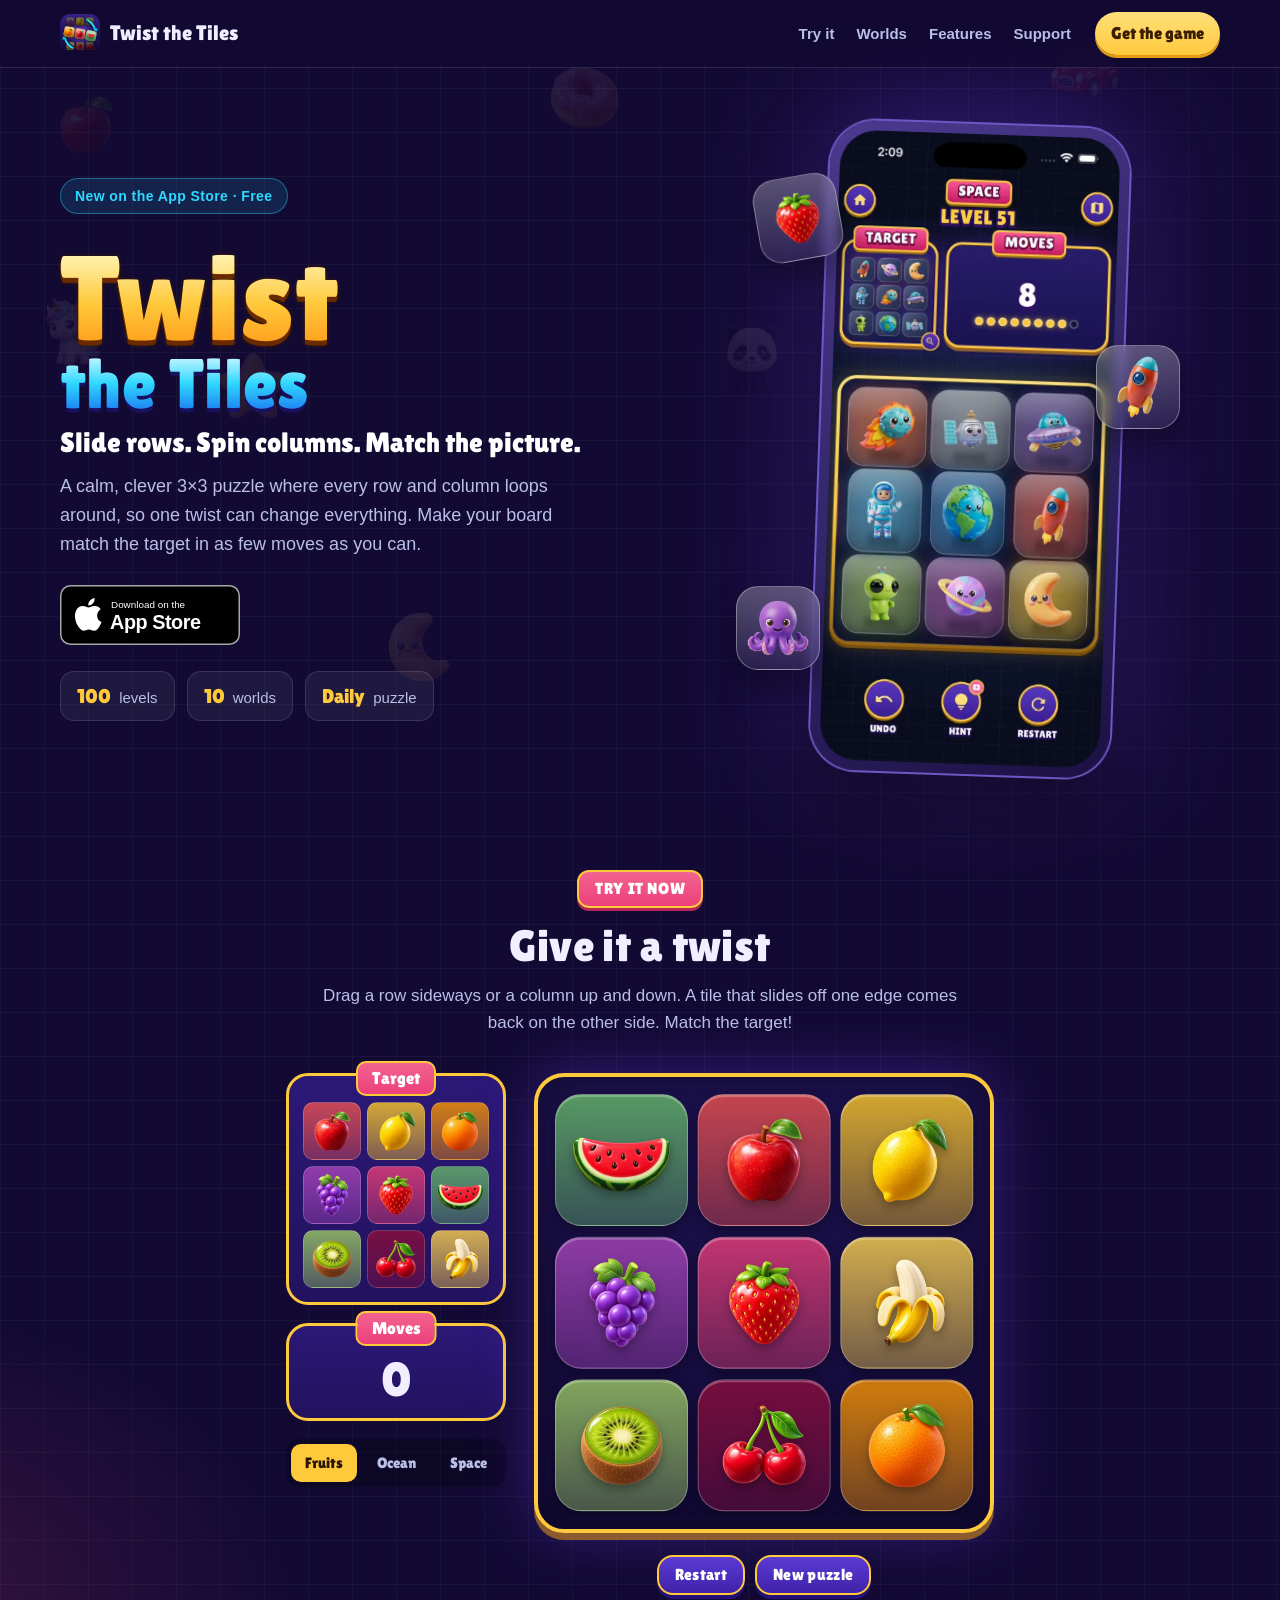
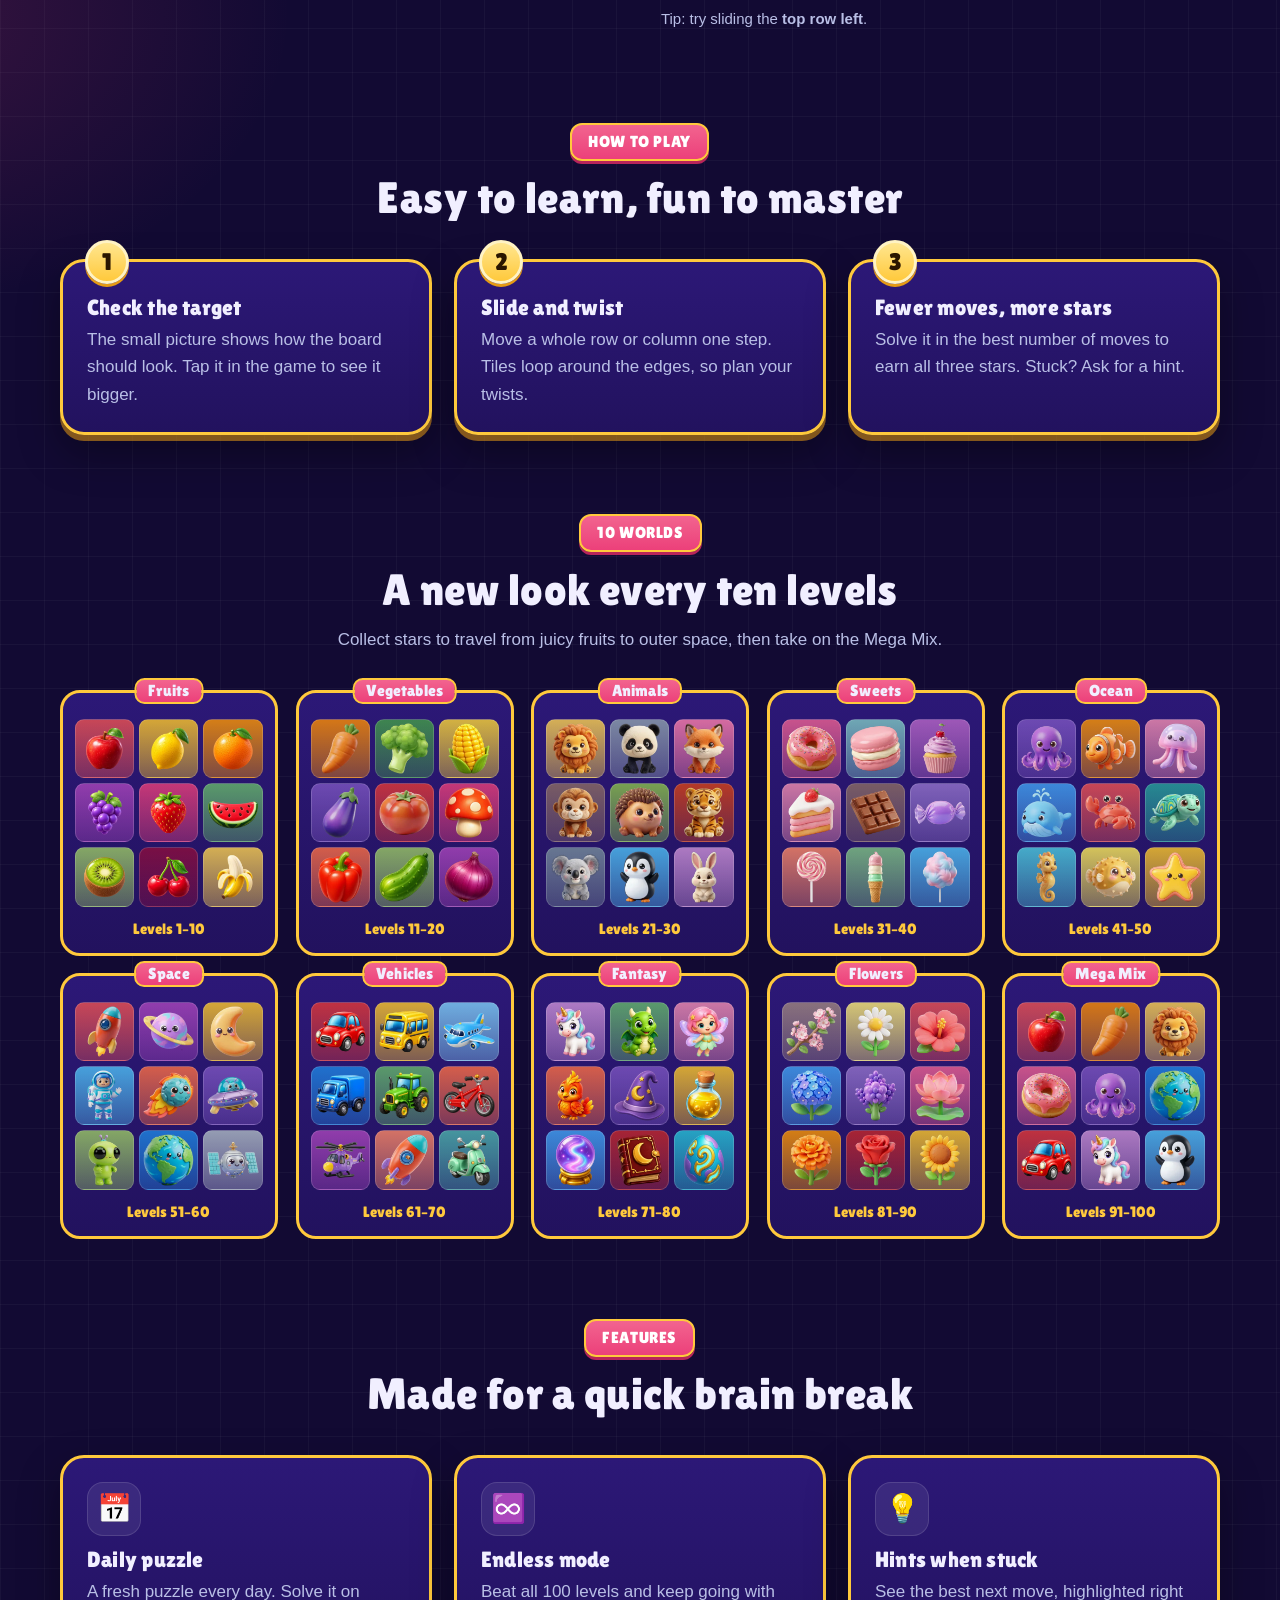
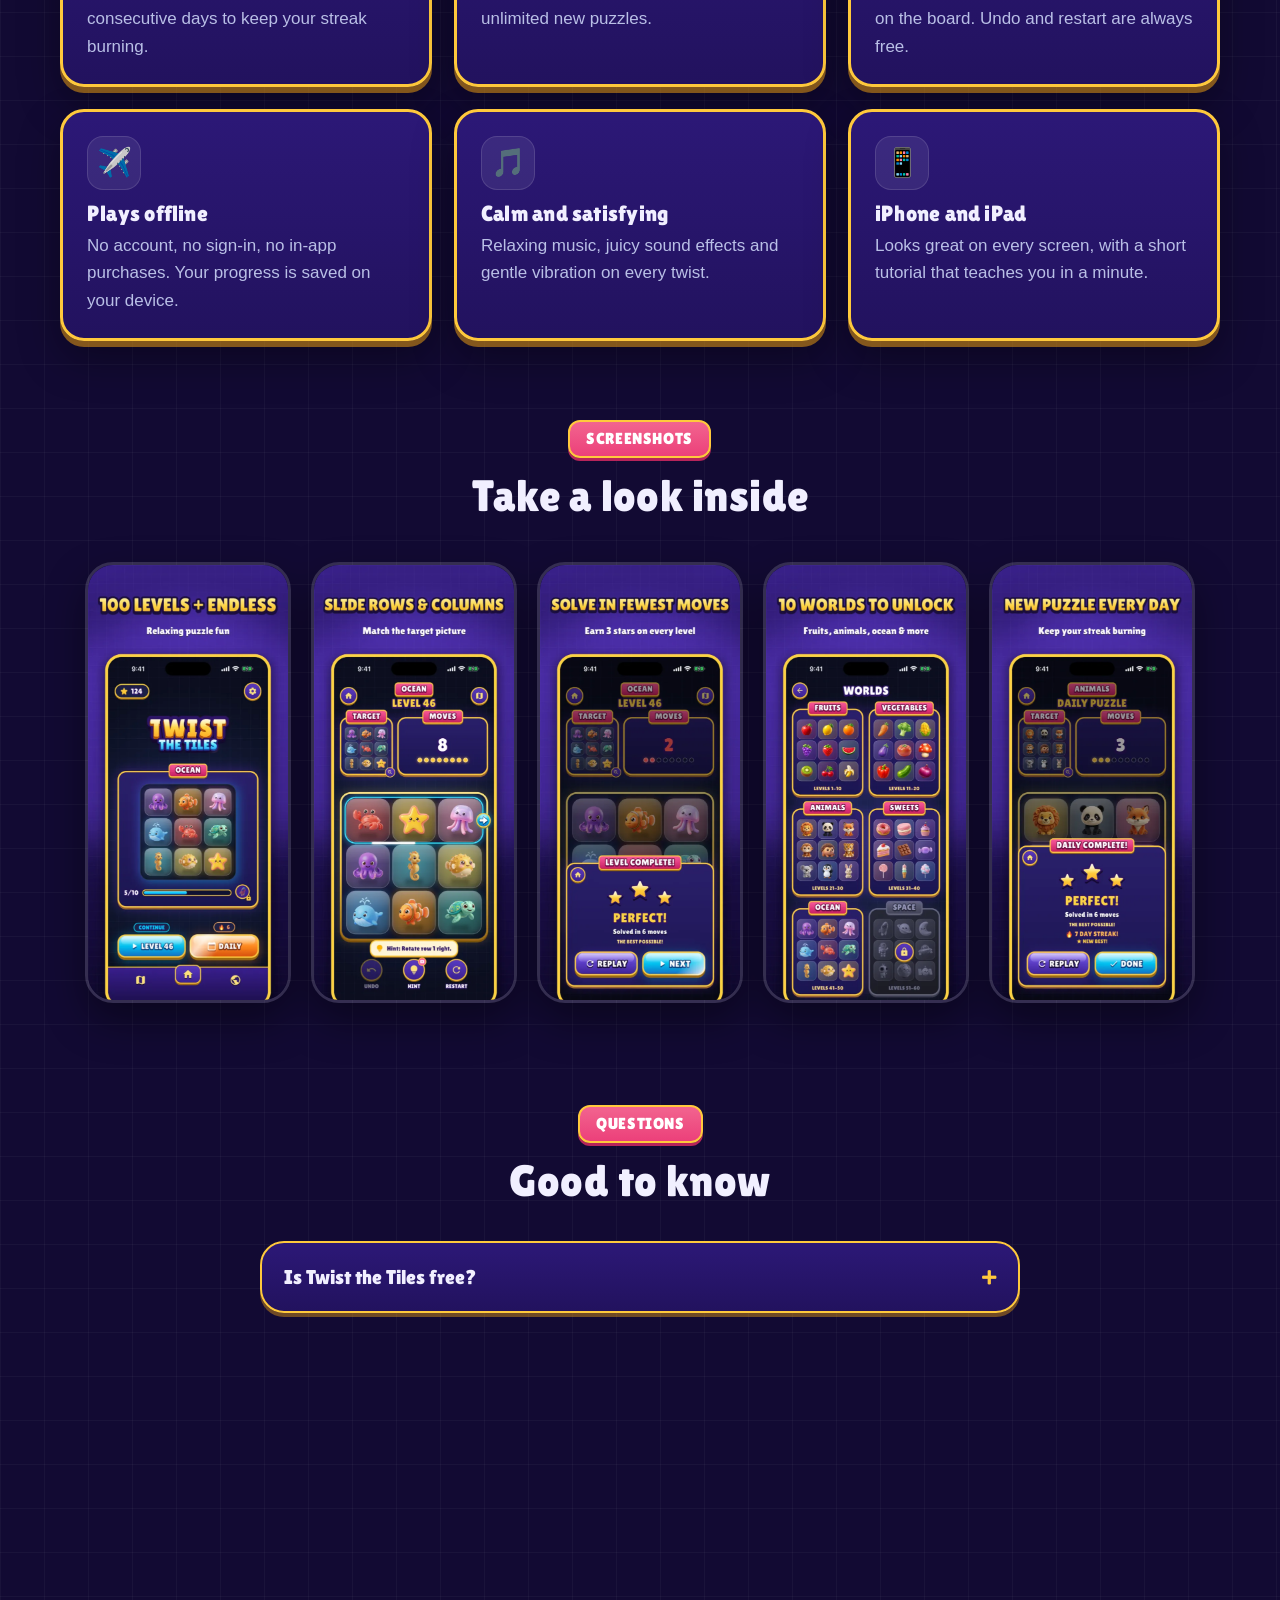
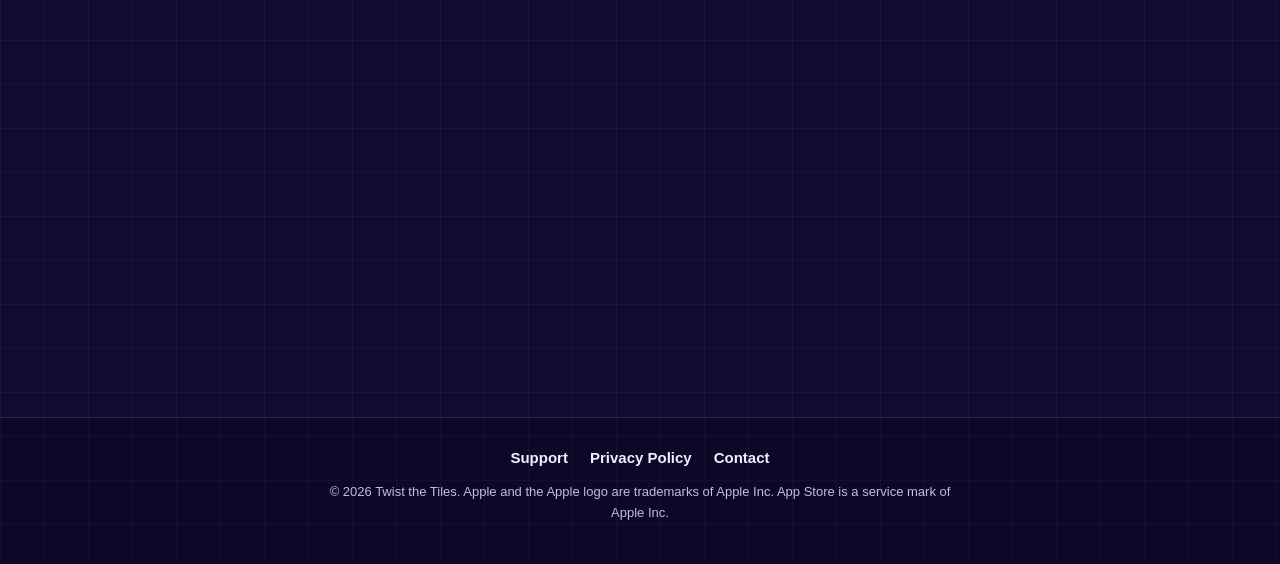
==== commit 6a93e9df: "Remove Android beta section" ====
--- a/index.html
+++ b/index.html
@@ -19,7 +19,7 @@
 <meta name="twitter:card" content="summary_large_image">
 
 <link rel="preload" href="fonts/LilitaOne-Regular.ttf" as="font" type="font/ttf" crossorigin>
-<link rel="stylesheet" href="landing.css?v=2">
+<link rel="stylesheet" href="landing.css?v=3">
 
 <script type="application/ld+json">
 {
@@ -70,9 +70,6 @@
             <text x="34" y="15" fill="#fff" font-family="-apple-system,BlinkMacSystemFont,'Helvetica Neue',Arial,sans-serif" font-size="6.6">Download on the</text>
             <text x="33.4" y="29.6" fill="#fff" font-family="-apple-system,BlinkMacSystemFont,'Helvetica Neue',Arial,sans-serif" font-size="13.2" font-weight="600" letter-spacing="-.3">App Store</text>
           </svg>
-        </a>
-        <a class="android-pill" href="#android">
-          <span class="dot"></span> Android: join the beta
         </a>
       </div>
 
@@ -233,22 +230,6 @@
     </div>
   </section>
 
-  <!-- Android beta -->
-  <section id="android" class="section">
-    <div class="android card">
-      <div>
-        <p class="ribbon">Android</p>
-        <h2>Coming soon to Google Play</h2>
-        <p>Help Twist the Tiles launch on Android! Join the free tester group, install the game from
-          Google Play and keep it on your phone for 14 days. Your feedback is welcome too.</p>
-      </div>
-      <ol class="android-steps">
-        <li><a class="btn btn-ghost" href="https://groups.google.com/g/twist-the-tiles-testers">1. Join the tester group</a></li>
-        <li><a class="btn btn-gold" href="https://play.google.com/apps/testing/com.twistthetiles.game">2. Become a tester and install</a></li>
-      </ol>
-      <p class="fine">Use the same Google account on both pages and on your Android phone.</p>
-    </div>
-  </section>
 
   <!-- FAQ -->
   <section class="section">
@@ -295,6 +276,6 @@
   <p>© 2026 Twist the Tiles. Apple and the Apple logo are trademarks of Apple Inc. App Store is a service mark of Apple Inc.</p>
 </footer>
 
-<script src="landing.js?v=2" defer></script>
+<script src="landing.js?v=3" defer></script>
 </body>
 </html>
--- a/landing.css
+++ b/landing.css
@@ -184,20 +184,6 @@
 .app-store-badge { display: inline-block; width: 180px; line-height: 0; border-radius: 12px; transition: transform 0.15s ease; }
 .app-store-badge:hover { transform: translateY(-2px); }
 .app-store-badge svg { width: 100%; height: auto; }
-.android-pill {
-  display: inline-flex;
-  align-items: center;
-  gap: 8px;
-  padding: 10px 16px;
-  border-radius: 999px;
-  border: 1px solid var(--line);
-  background: rgba(255, 255, 255, 0.06);
-  color: var(--text);
-  font-weight: 600;
-  font-size: 15px;
-  text-decoration: none;
-}
-.android-pill .dot { width: 8px; height: 8px; border-radius: 50%; background: #3ddc84; box-shadow: 0 0 10px #3ddc84; }
 
 .stats { list-style: none; display: flex; gap: 12px; padding: 0; margin: 0; flex-wrap: wrap; }
 .stats li {
@@ -483,23 +469,6 @@
   .shots img { width: 206px; }
 }
 
-/* ---------- Android ---------- */
-.android {
-  display: grid;
-  grid-template-columns: 1.3fr 1fr;
-  gap: 24px 40px;
-  align-items: center;
-  padding: 36px;
-  background:
-    radial-gradient(500px 260px at 100% 0%, rgba(61, 220, 132, 0.18), transparent 70%),
-    linear-gradient(180deg, var(--panel-2), var(--panel));
-}
-.android p { color: var(--muted); }
-.android-steps { list-style: none; margin: 0; padding: 0; display: grid; gap: 12px; }
-.android-steps .btn { width: 100%; }
-.android .fine { grid-column: 1 / -1; font-size: 14px; margin: 0; }
-@media (max-width: 760px) { .android { grid-template-columns: 1fr; padding: 26px 20px; text-align: center; } }
-
 /* ---------- FAQ ---------- */
 .faq { max-width: 760px; margin: 0 auto; display: grid; gap: 14px; }
 .faq .card { padding: 0; border-width: 2px; box-shadow: 0 4px 0 rgba(229, 154, 20, 0.45); }
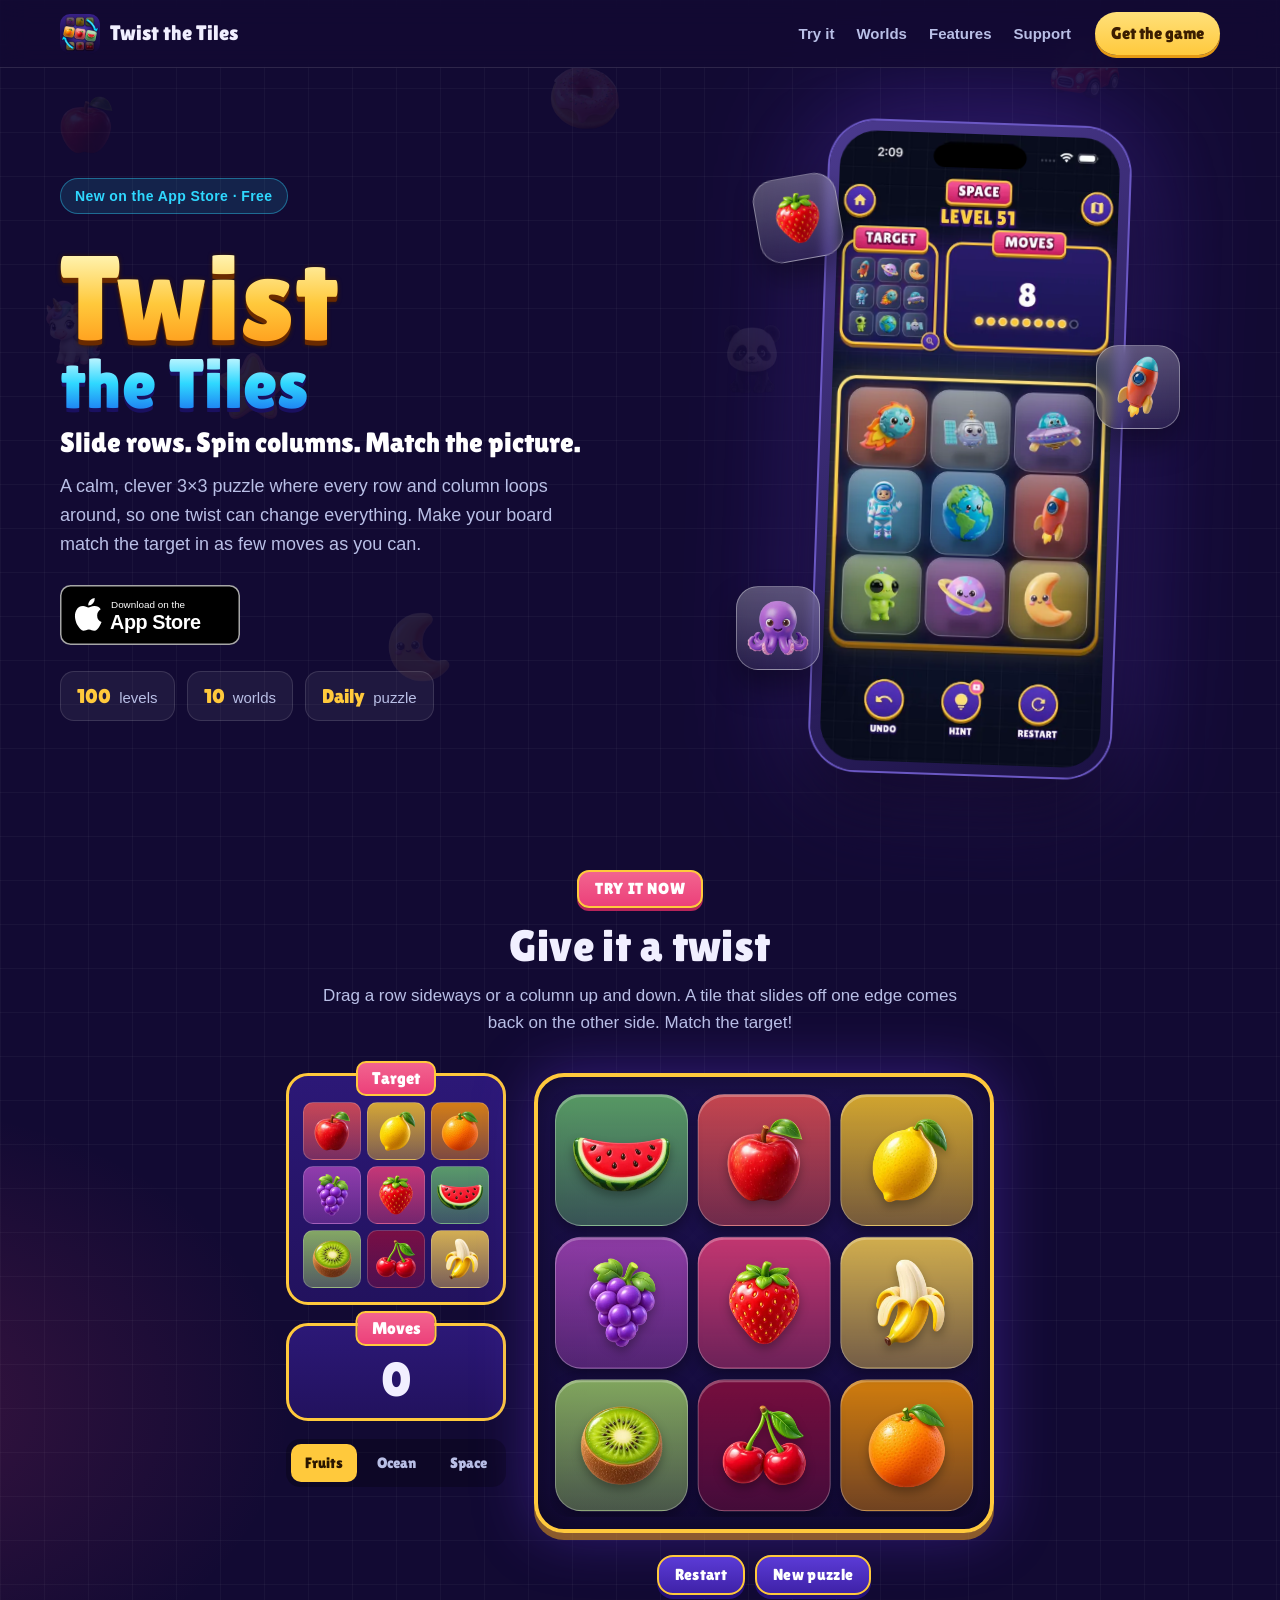
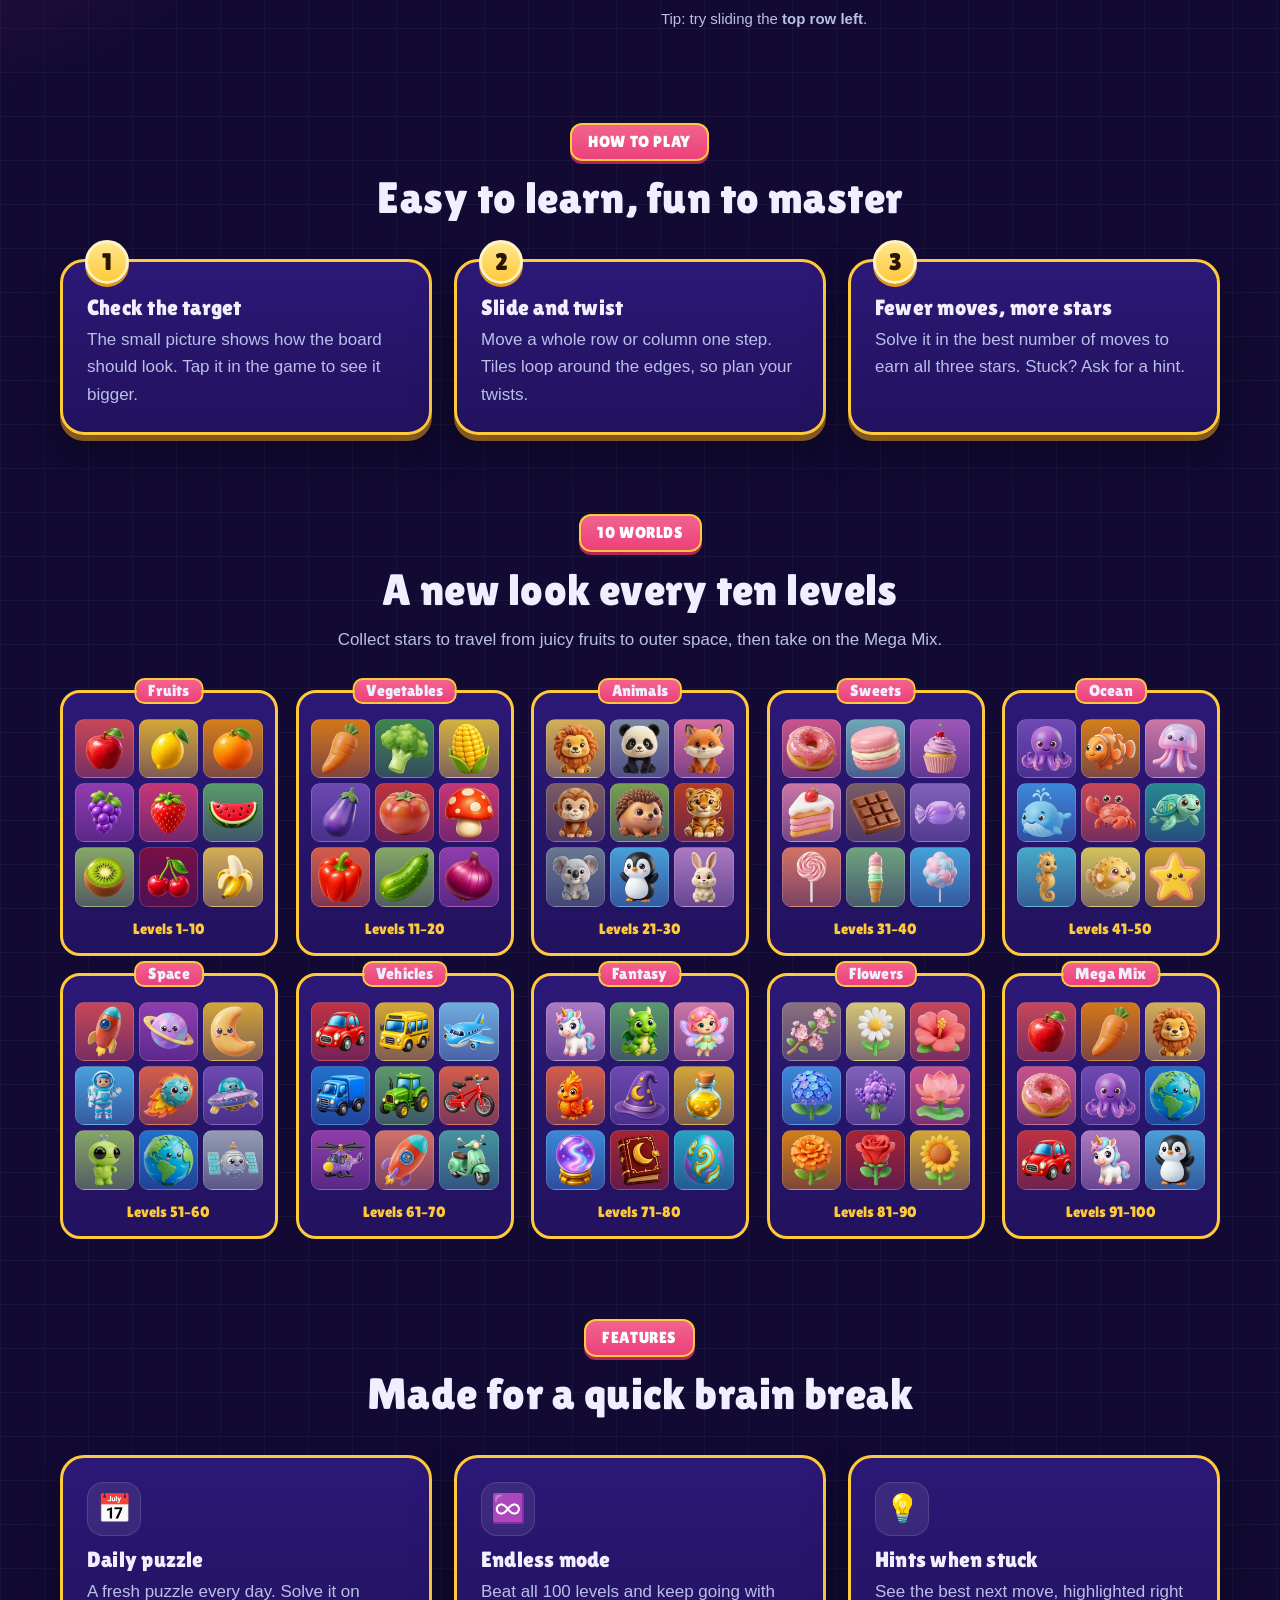
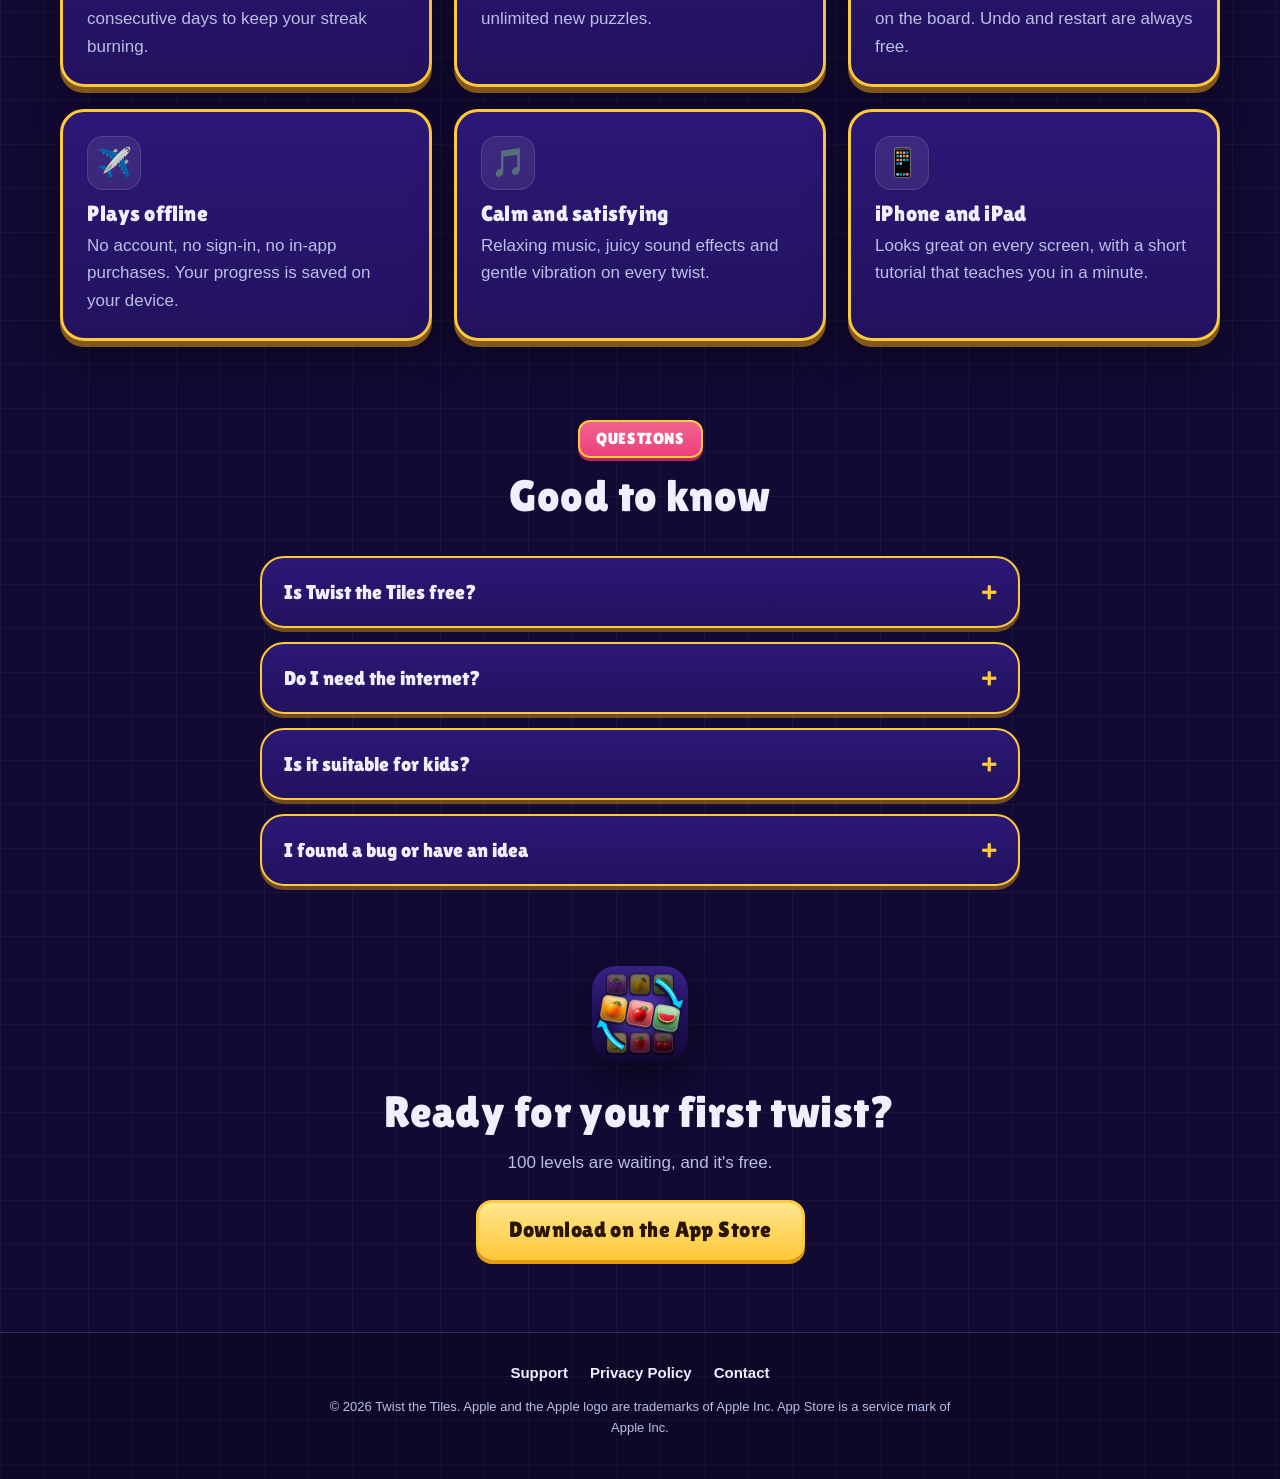
==== commit c138a14b: "Remove screenshots section" ====
--- a/index.html
+++ b/index.html
@@ -19,7 +19,7 @@
 <meta name="twitter:card" content="summary_large_image">
 
 <link rel="preload" href="fonts/LilitaOne-Regular.ttf" as="font" type="font/ttf" crossorigin>
-<link rel="stylesheet" href="landing.css?v=3">
+<link rel="stylesheet" href="landing.css?v=4">
 
 <script type="application/ld+json">
 {
@@ -215,20 +215,6 @@
     </div>
   </section>
 
-  <!-- Screenshots -->
-  <section class="section">
-    <div class="section-head">
-      <p class="ribbon">Screenshots</p>
-      <h2>Take a look inside</h2>
-    </div>
-    <div class="shots" tabindex="0" aria-label="Screenshots, scroll sideways">
-      <img src="img/shots/05_home.webp" alt="Home screen with the Fruits world" loading="lazy" width="600" height="1304">
-      <img src="img/shots/01_hint.webp" alt="A hint highlighting the next move" loading="lazy" width="600" height="1304">
-      <img src="img/shots/02_win.webp" alt="Level complete with three stars" loading="lazy" width="600" height="1304">
-      <img src="img/shots/03_worlds.webp" alt="All ten worlds" loading="lazy" width="600" height="1304">
-      <img src="img/shots/04_daily.webp" alt="The daily puzzle and streak" loading="lazy" width="600" height="1304">
-    </div>
-  </section>
 
 
   <!-- FAQ -->
@@ -276,6 +262,6 @@
   <p>© 2026 Twist the Tiles. Apple and the Apple logo are trademarks of Apple Inc. App Store is a service mark of Apple Inc.</p>
 </footer>
 
-<script src="landing.js?v=3" defer></script>
+<script src="landing.js?v=4" defer></script>
 </body>
 </html>
--- a/landing.css
+++ b/landing.css
@@ -445,30 +445,6 @@
 }
 @media (max-width: 600px) { .steps, .features { grid-template-columns: 1fr; } }
 
-/* ---------- Screenshots ---------- */
-.shots {
-  display: flex;
-  gap: 20px;
-  overflow-x: auto;
-  scroll-snap-type: x mandatory;
-  padding: 6px 4px 22px;
-  scrollbar-width: thin;
-  scrollbar-color: var(--gold) transparent;
-}
-.shots img {
-  flex: 0 0 auto;
-  width: min(250px, 62vw);
-  height: auto;
-  scroll-snap-align: center;
-  border-radius: 28px;
-  border: 3px solid rgba(255, 255, 255, 0.15);
-  box-shadow: 0 18px 40px rgba(0, 0, 0, 0.4);
-}
-@media (min-width: 1160px) {
-  .shots { justify-content: center; overflow: visible; }
-  .shots img { width: 206px; }
-}
-
 /* ---------- FAQ ---------- */
 .faq { max-width: 760px; margin: 0 auto; display: grid; gap: 14px; }
 .faq .card { padding: 0; border-width: 2px; box-shadow: 0 4px 0 rgba(229, 154, 20, 0.45); }
@@ -543,8 +519,6 @@
   .card:hover, .world:hover { --lift: -8px; box-shadow: 0 10px 0 rgba(229, 154, 20, 0.55), 0 30px 60px rgba(0, 0, 0, 0.45), 0 0 40px rgba(255, 201, 60, 0.25); }
   .card:hover::after, .world:hover::after { opacity: 1; }
   .feature:hover .feature-icon { animation: wiggle 0.6s ease; }
-  .shots img { transition: transform 0.3s ease, box-shadow 0.3s ease; }
-  .shots img:hover { transform: translateY(-10px) scale(1.03); box-shadow: 0 30px 60px rgba(0, 0, 0, 0.5), 0 0 40px rgba(47, 216, 255, 0.3); }
   .app-store-badge:hover { box-shadow: 0 0 30px rgba(255, 255, 255, 0.25); }
 }
 .world:hover { transform: perspective(900px) rotateX(var(--rx)) rotateY(var(--ry)) translateY(var(--lift)); }
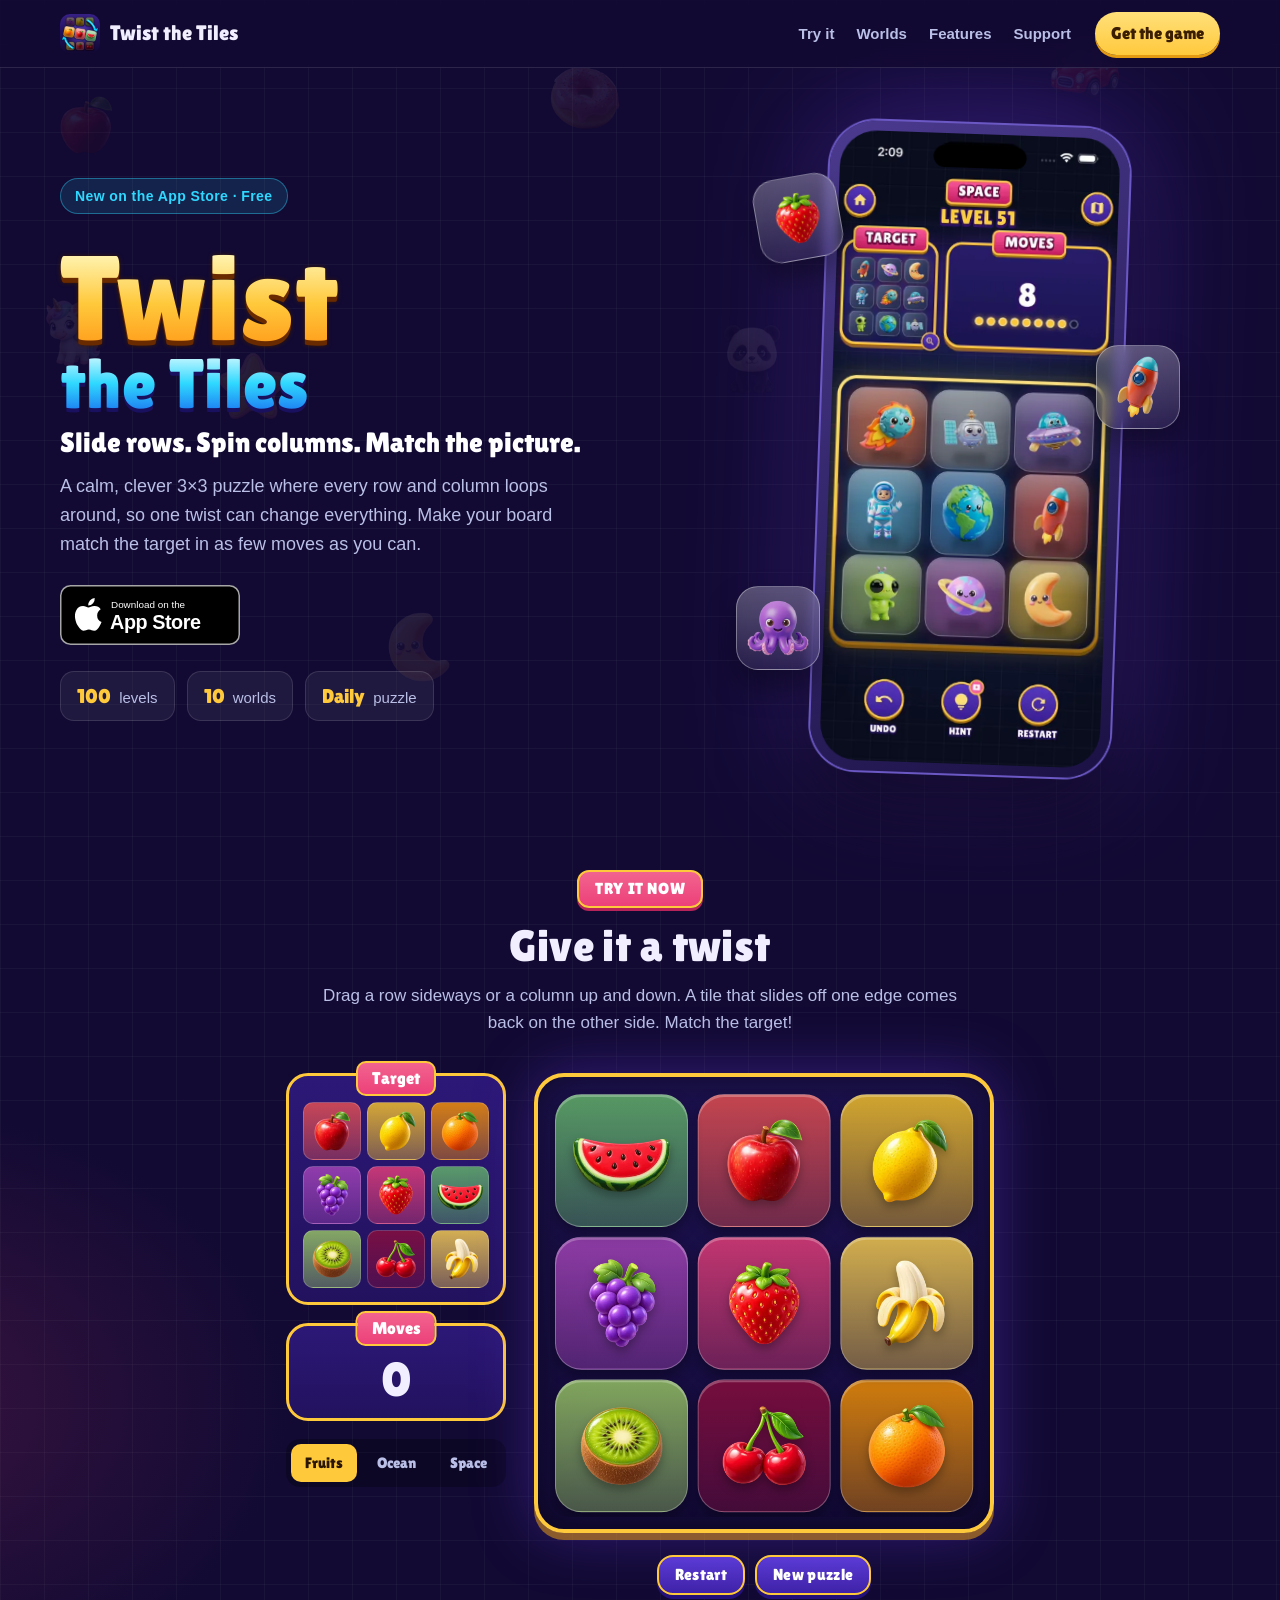
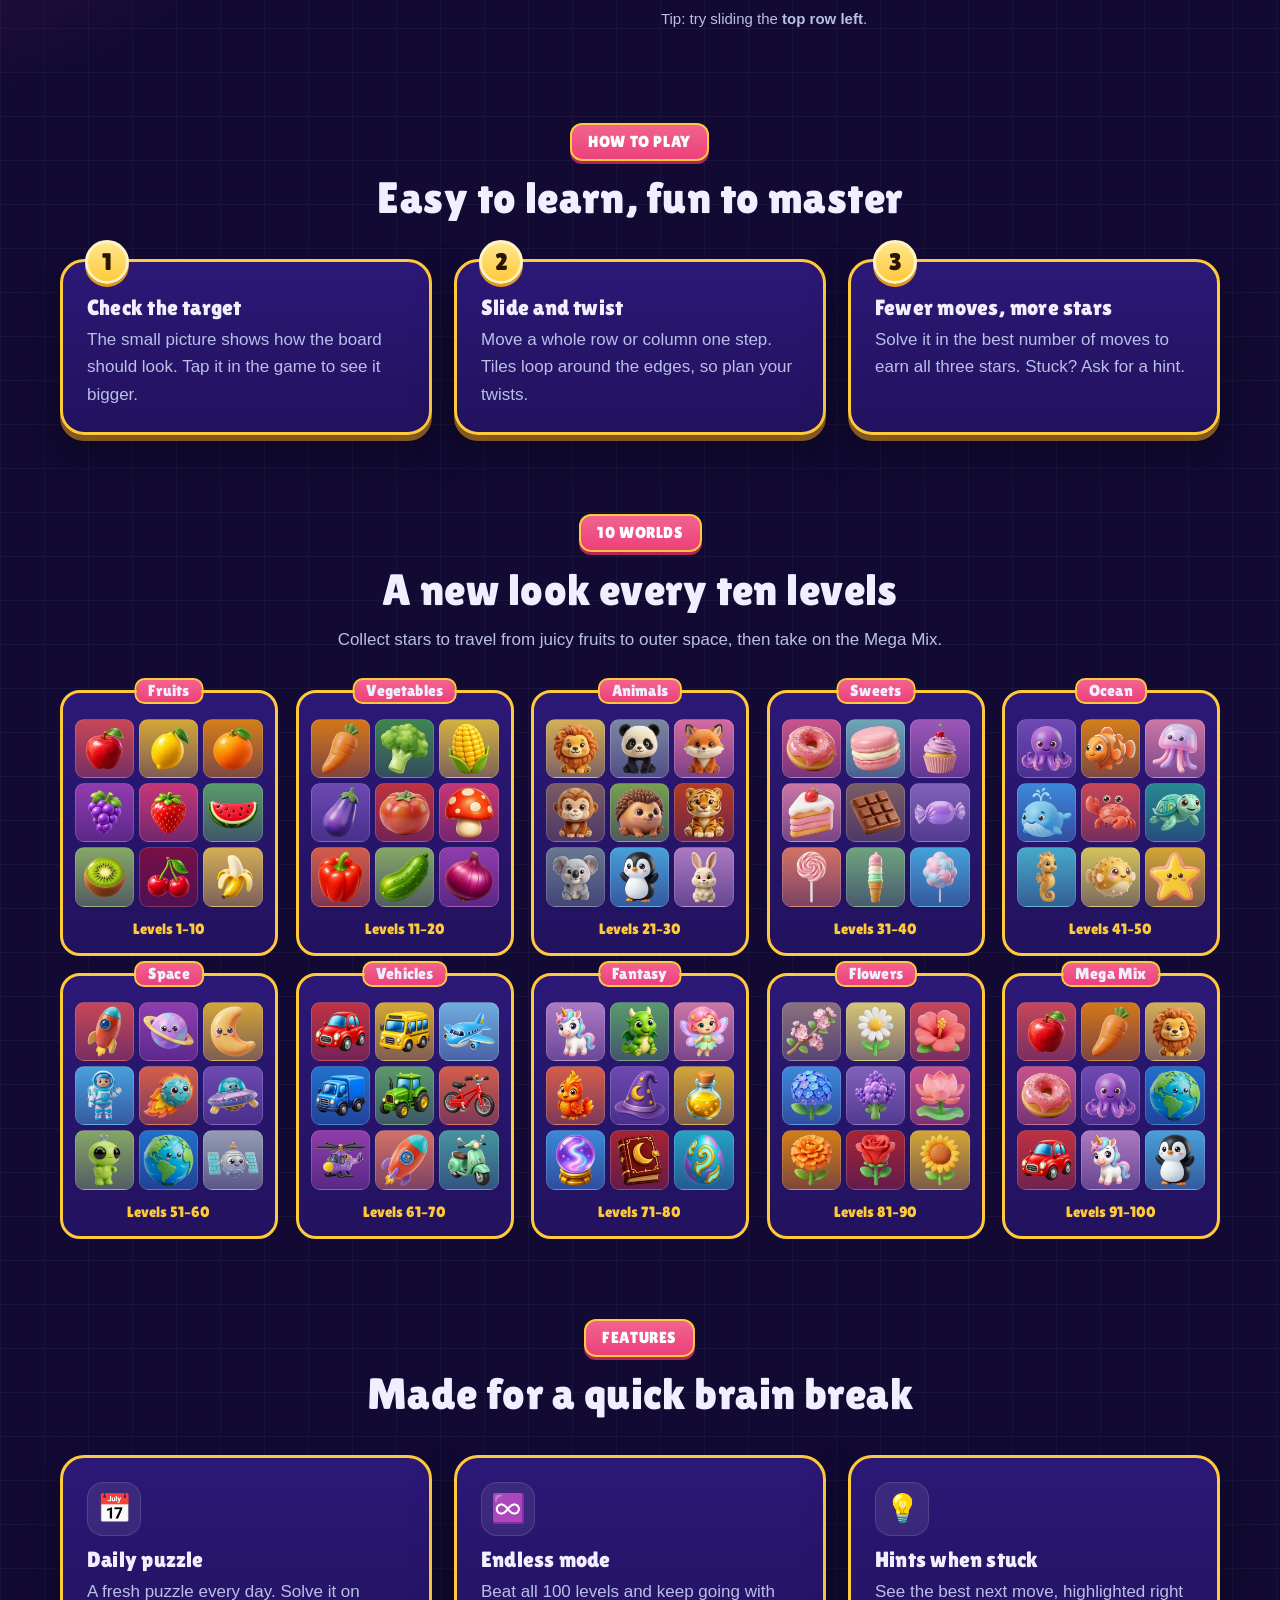
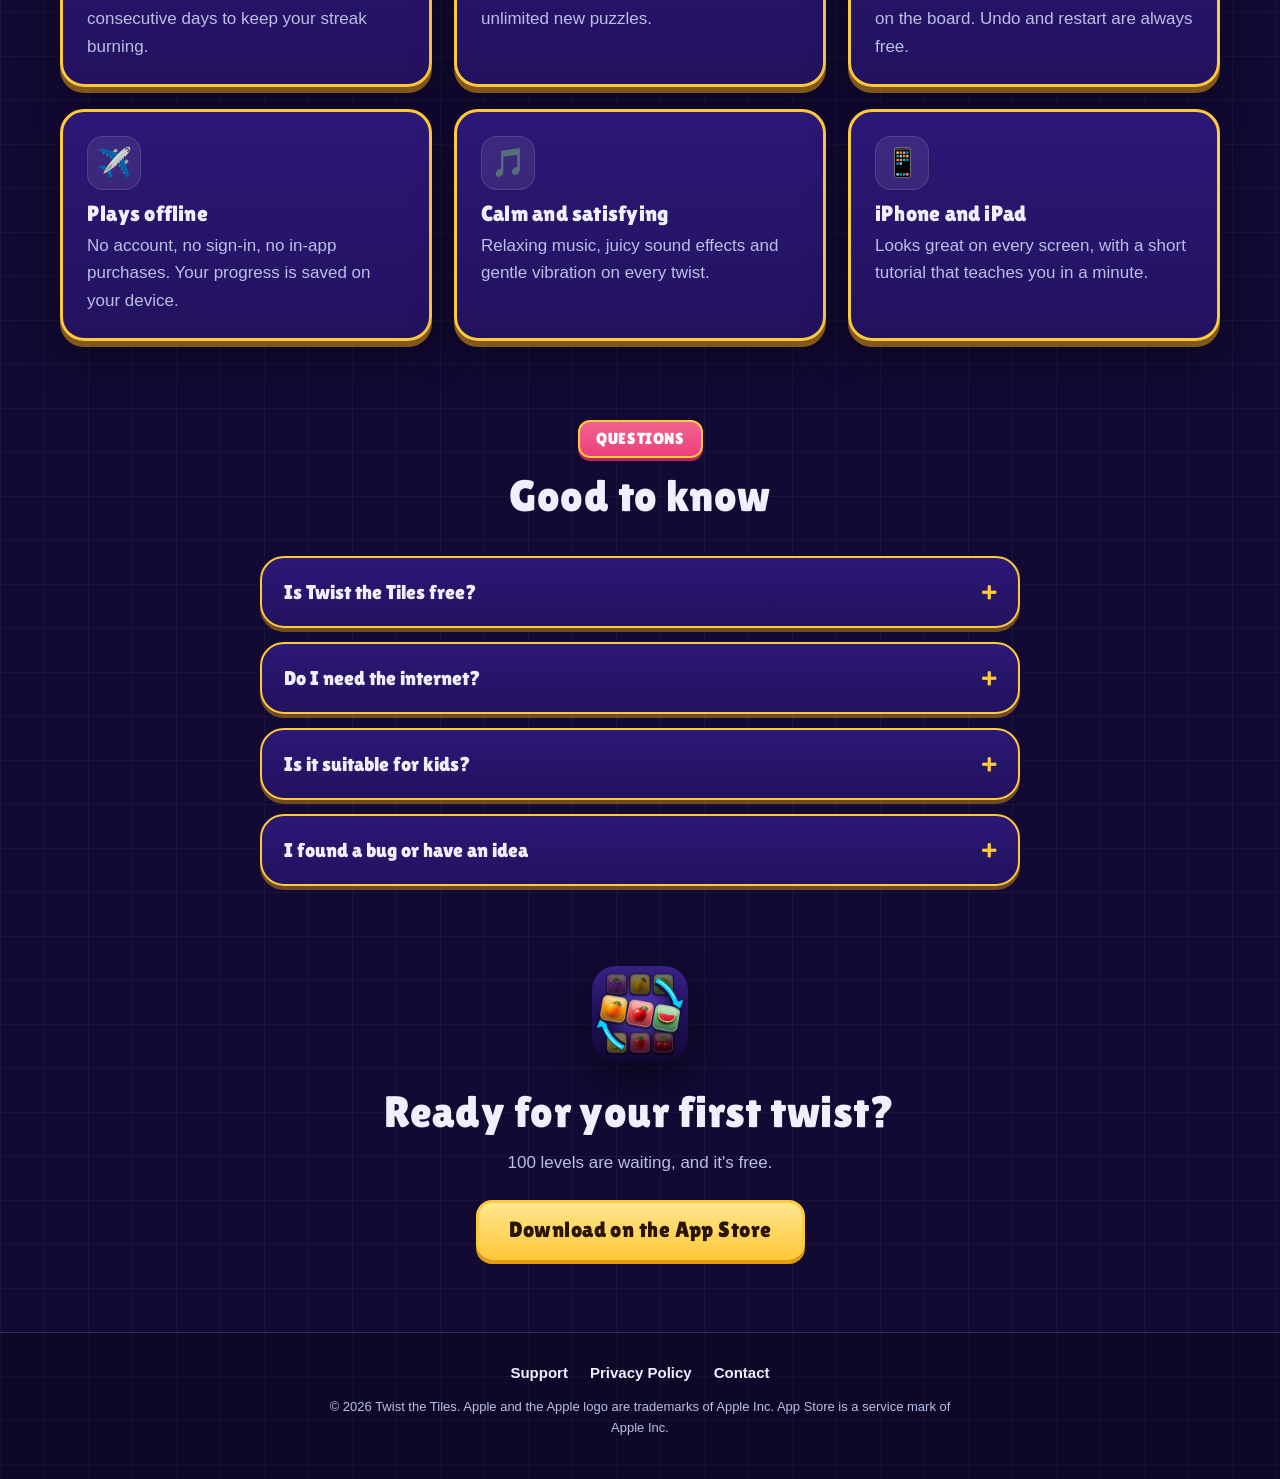
==== commit 6dc57f23: "Small-screen fixes: one-line top bar, win popup fits, board fits in landscape" ====
--- a/index.html
+++ b/index.html
@@ -19,7 +19,7 @@
 <meta name="twitter:card" content="summary_large_image">
 
 <link rel="preload" href="fonts/LilitaOne-Regular.ttf" as="font" type="font/ttf" crossorigin>
-<link rel="stylesheet" href="landing.css?v=4">
+<link rel="stylesheet" href="landing.css?v=8">
 
 <script type="application/ld+json">
 {
@@ -262,6 +262,6 @@
   <p>© 2026 Twist the Tiles. Apple and the Apple logo are trademarks of Apple Inc. App Store is a service mark of Apple Inc.</p>
 </footer>
 
-<script src="landing.js?v=4" defer></script>
+<script src="landing.js?v=8" defer></script>
 </body>
 </html>
--- a/landing.css
+++ b/landing.css
@@ -84,6 +84,17 @@
   .nav-links { display: none; }
   .nav-cta { margin-left: auto; }
 }
+.brand span, .nav-cta { white-space: nowrap; }
+@media (max-width: 400px) {
+  .nav { gap: 10px; padding-top: 10px; padding-bottom: 10px; }
+  .brand { font-size: 18px; gap: 8px; }
+  .brand img { width: 34px; height: 34px; }
+  .nav-cta { font-size: 15px; padding: 10px 12px; }
+}
+@media (max-width: 340px) {
+  .brand span { font-size: 16px; }
+  .nav-cta { font-size: 14px; padding: 10px 10px; }
+}
 
 /* ---------- Layout ---------- */
 main { padding: 0 var(--gutter); }
@@ -270,7 +281,7 @@
   border-radius: 10px;
   white-space: nowrap;
 }
-.target-grid { display: grid; grid-template-columns: repeat(3, 1fr); gap: 6px; }
+.target-grid { display: grid; grid-template-columns: repeat(3, minmax(0, 1fr)); gap: 6px; }
 .target-grid .mini {
   aspect-ratio: 1;
   border-radius: 10px;
@@ -395,7 +406,7 @@
 .steps p, .feature p { color: var(--muted); margin: 0; }
 
 /* ---------- Worlds ---------- */
-.worlds { display: grid; grid-template-columns: repeat(5, 1fr); gap: 18px; }
+.worlds { display: grid; grid-template-columns: repeat(5, minmax(0, 1fr)); gap: 18px; }
 .world {
   position: relative;
   padding: 26px 12px 12px;
@@ -419,12 +430,18 @@
   border: 2px solid var(--gold);
   border-radius: 10px;
 }
-.world-tiles { display: grid; grid-template-columns: repeat(3, 1fr); gap: 5px; }
-.world-tiles span { aspect-ratio: 1; border-radius: 9px; padding: 3px; border: 1px solid rgba(255, 255, 255, 0.16); }
-.world-tiles img { width: 100%; height: 100%; object-fit: contain; display: block; }
+.world-tiles { display: grid; grid-template-columns: repeat(3, minmax(0, 1fr)); gap: 5px; }
+.world-tiles span { min-width: 0; aspect-ratio: 1; border-radius: 9px; padding: 3px; border: 1px solid rgba(255, 255, 255, 0.16); }
+.world-tiles img { width: 100%; height: 100%; min-width: 0; object-fit: contain; display: block; }
 .world p { margin: 10px 0 0; font-family: var(--display); color: var(--gold); font-size: 15px; }
-@media (max-width: 960px) { .worlds { grid-template-columns: repeat(3, 1fr); } }
-@media (max-width: 560px) { .worlds { grid-template-columns: repeat(2, 1fr); row-gap: 26px; } }
+@media (max-width: 960px) { .worlds { grid-template-columns: repeat(3, minmax(0, 1fr)); } }
+@media (max-width: 560px) {
+  .worlds { grid-template-columns: repeat(2, minmax(0, 1fr)); gap: 26px 12px; }
+  .world { padding: 24px 8px 10px; }
+  .world-tiles { gap: 4px; }
+  .world-tiles span { border-radius: 7px; padding: 2px; }
+  .world h3 { font-size: 15px; padding: 2px 10px; }
+}
 
 /* ---------- Features ---------- */
 .features { display: grid; grid-template-columns: repeat(3, 1fr); gap: 22px; }
@@ -538,3 +555,41 @@
   [data-reveal] { opacity: 1; translate: none; transition: none; }
   .logo-top, .logo-bottom, .bg-tile, .board.nudge .tile .face, .ribbon { animation: none !important; }
 }
+
+/* ---------- Small-screen fit ---------- */
+.board { container-type: inline-size; }
+.win { gap: 0; }
+@container (max-width: 380px) {
+  .win { padding: 14px; }
+  .win-title { font-size: 34px; }
+  .win-stars { font-size: 34px; letter-spacing: 4px; margin: 2px 0; }
+  .win-text { font-size: 14px; line-height: 1.4; margin-bottom: 12px; text-align: center; }
+  .win-actions { flex-wrap: nowrap; gap: 8px; }
+  .win-actions .btn { min-height: 42px; font-size: 15px; padding: 8px 12px; border-width: 2px; }
+}
+@container (max-width: 300px) {
+  .win-title { font-size: 30px; }
+  .win-stars { font-size: 28px; }
+  .win-text { font-size: 13px; }
+  .win-actions .btn { font-size: 14px; padding: 8px 10px; }
+}
+@media (max-width: 360px) {
+  .demo-side { gap: 18px 10px; }
+  .target-grid { max-width: 112px; }
+  .moves { font-size: 38px; }
+  .theme-tabs button { min-height: 38px; }
+  .board { padding: 8px; border-radius: 24px; }
+  .board-grid { border-radius: 16px; }
+  .section { padding-top: 56px; }
+}
+
+/* Keep the whole board visible on short screens (phones held sideways). */
+.board {
+  max-width: max(260px, min(100%, calc(100vh - 110px)));
+  max-width: max(260px, min(100%, calc(100svh - 110px)));
+  margin: 0 auto;
+}
+@media (max-height: 500px) and (orientation: landscape) {
+  .hero { padding-top: 24px; }
+  .phone { width: min(220px, 40vw); }
+}
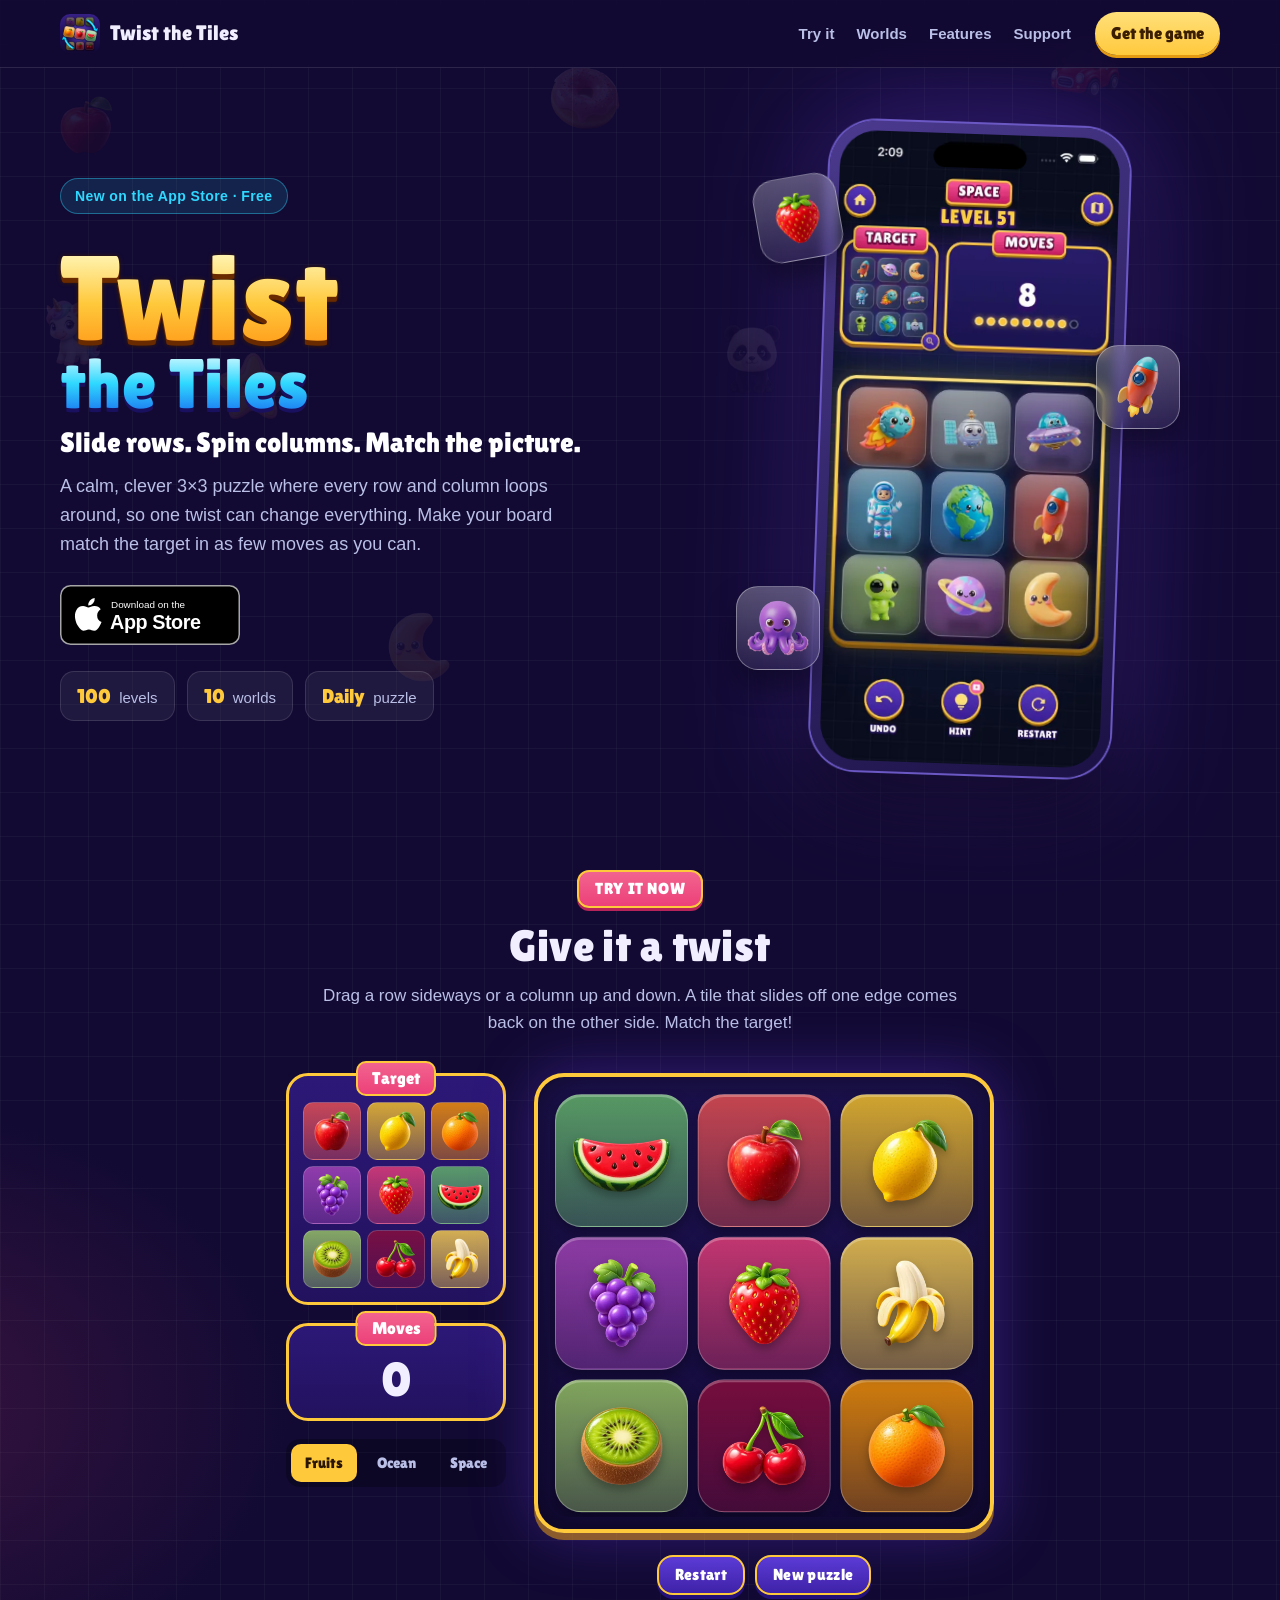
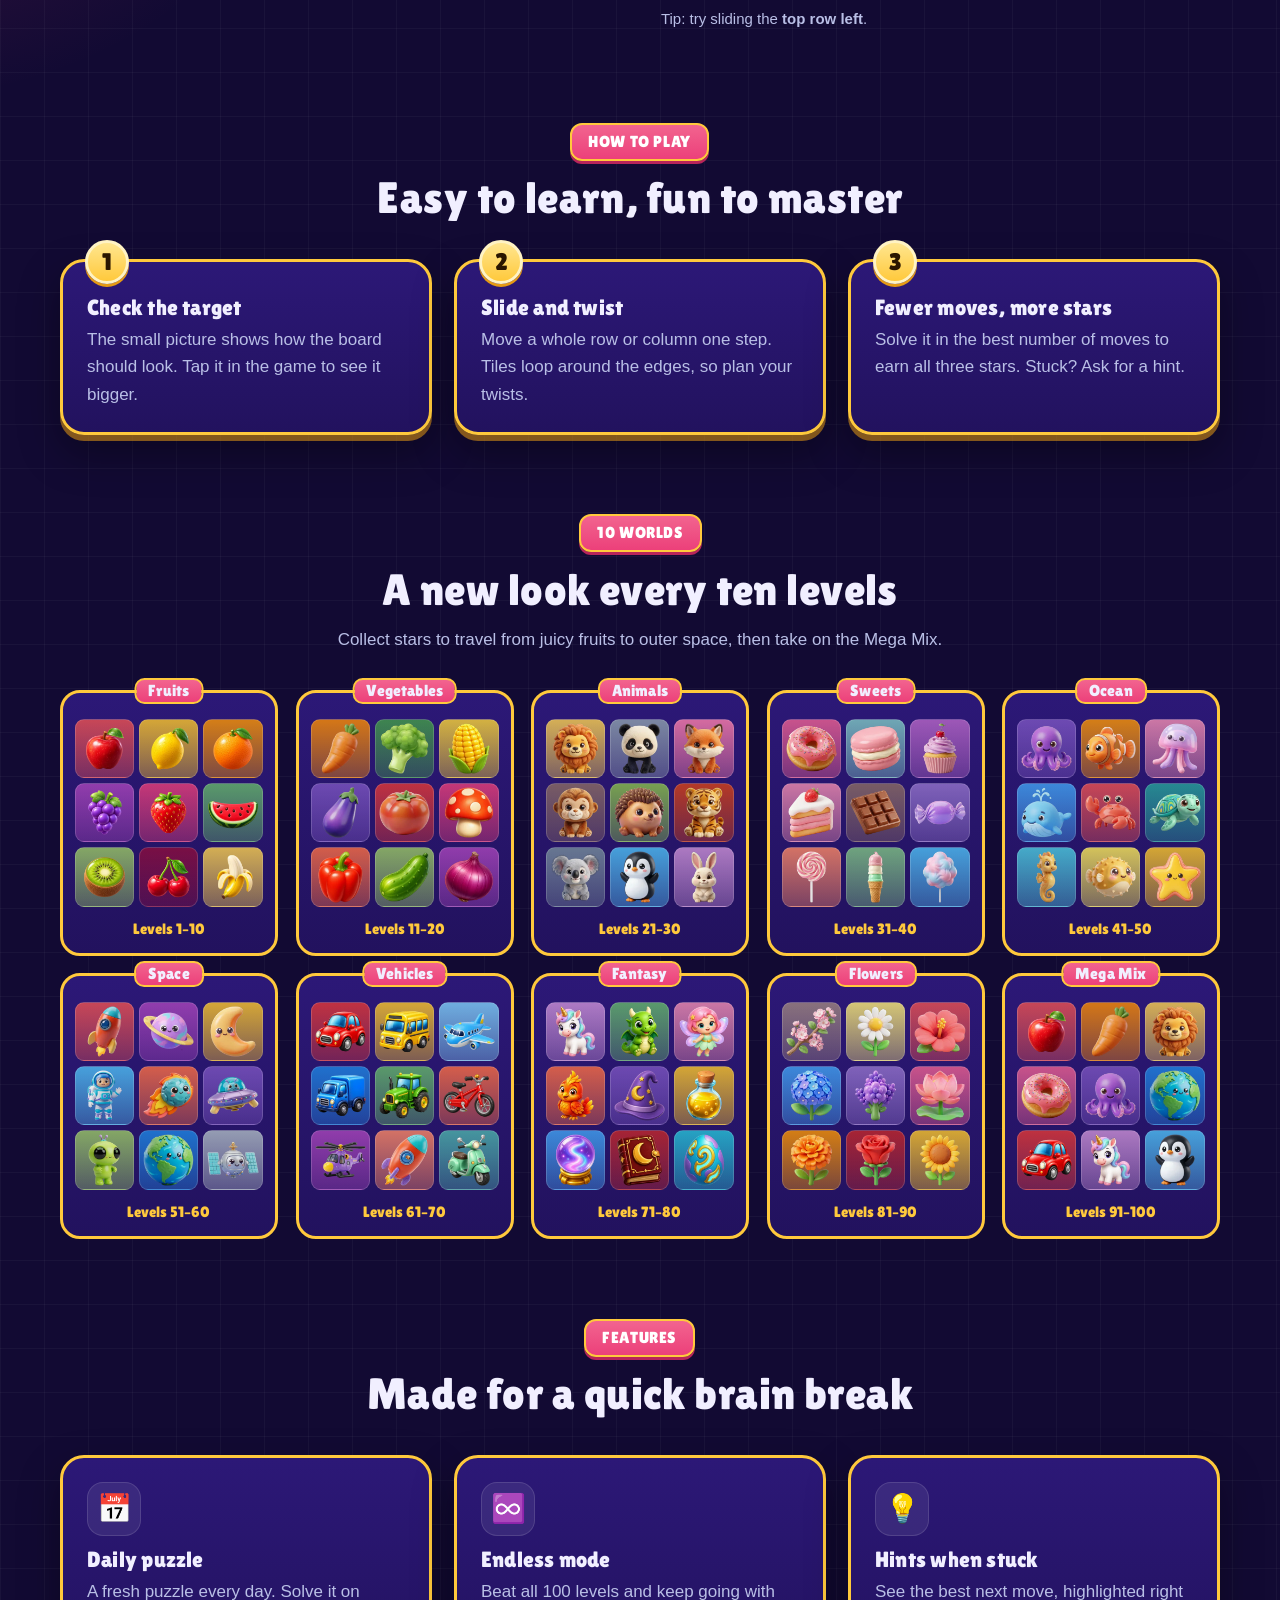
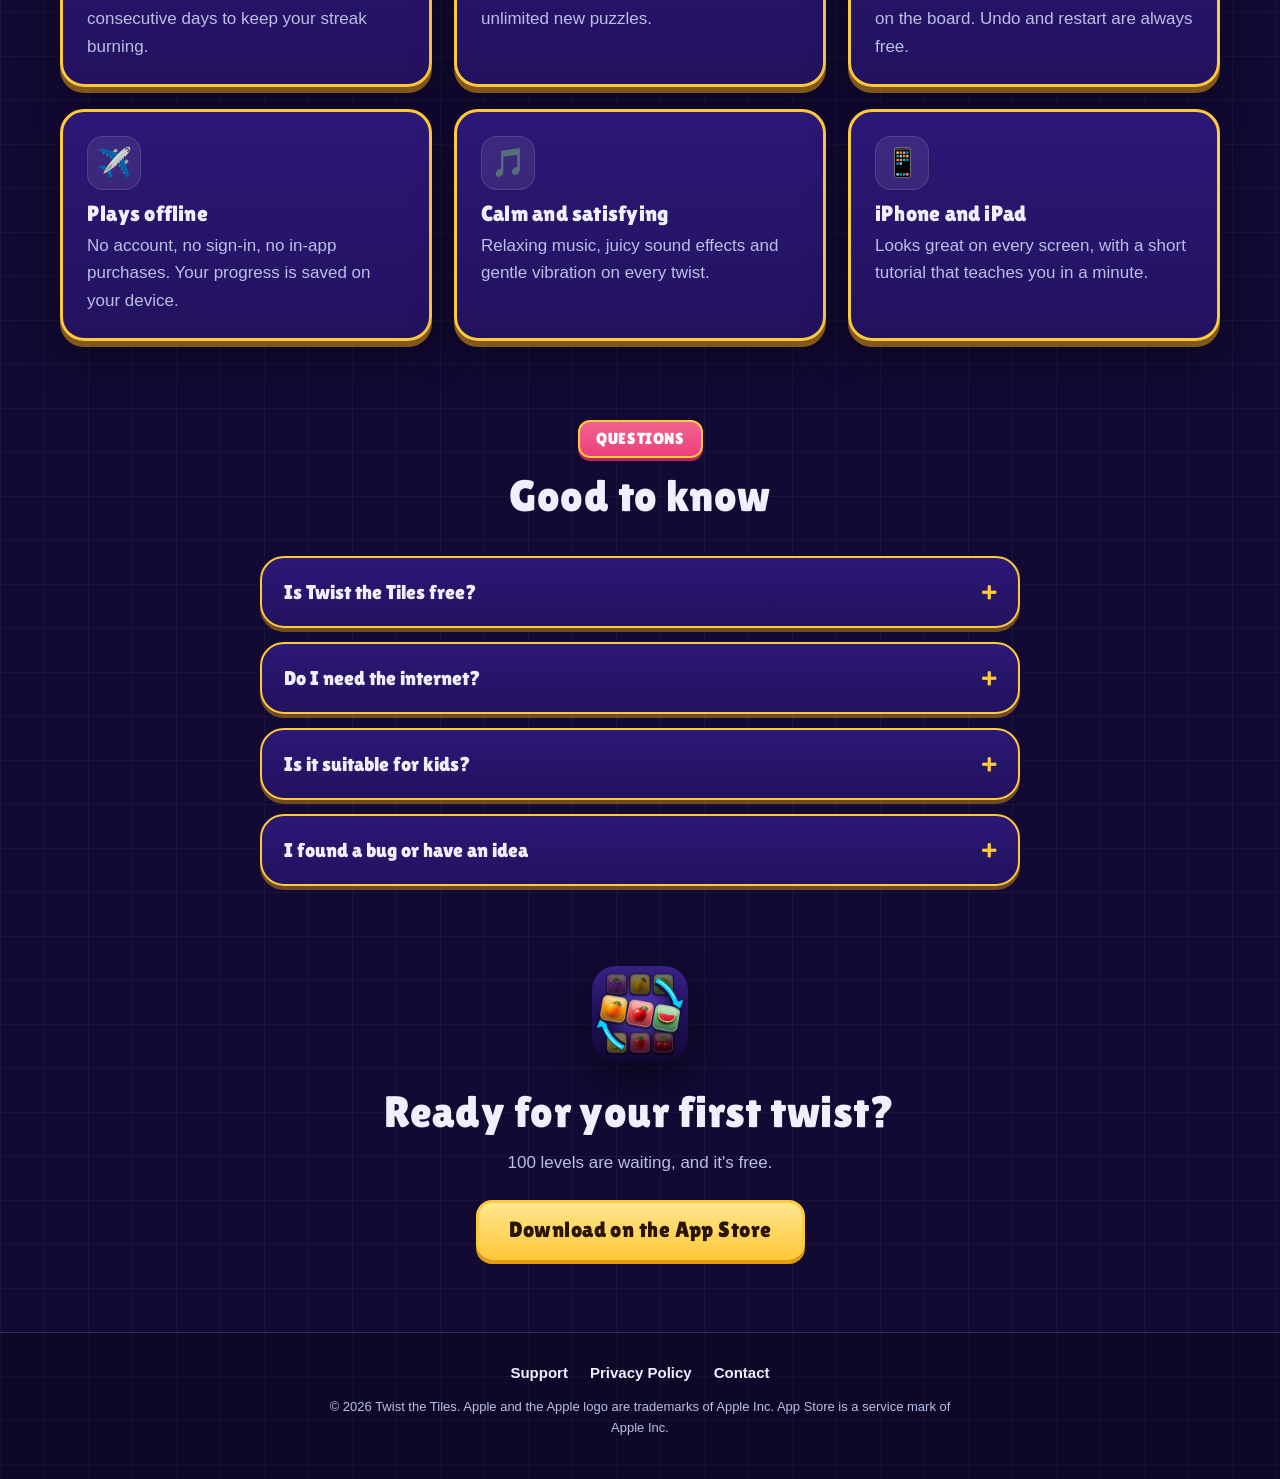
==== commit e9452565: "Phones: cards take turns animating (steps, features, worlds one at a time)" ====
--- a/index.html
+++ b/index.html
@@ -19,7 +19,7 @@
 <meta name="twitter:card" content="summary_large_image">
 
 <link rel="preload" href="fonts/LilitaOne-Regular.ttf" as="font" type="font/ttf" crossorigin>
-<link rel="stylesheet" href="landing.css?v=8">
+<link rel="stylesheet" href="landing.css?v=10">
 
 <script type="application/ld+json">
 {
@@ -262,6 +262,6 @@
   <p>© 2026 Twist the Tiles. Apple and the Apple logo are trademarks of Apple Inc. App Store is a service mark of Apple Inc.</p>
 </footer>
 
-<script src="landing.js?v=8" defer></script>
+<script src="landing.js?v=10" defer></script>
 </body>
 </html>
--- a/landing.css
+++ b/landing.css
@@ -307,7 +307,6 @@
 .board-wrap { text-align: center; }
 .board {
   position: relative;
-  aspect-ratio: 1;
   padding: 12px;
   border-radius: 30px;
   background: linear-gradient(180deg, #1d1250, #140b3a);
@@ -317,7 +316,7 @@
   user-select: none;
   -webkit-user-select: none;
 }
-.board-grid { position: relative; width: 100%; height: 100%; overflow: hidden; border-radius: 20px; cursor: grab; }
+.board-grid { position: relative; width: 100%; aspect-ratio: 1; overflow: hidden; border-radius: 20px; cursor: grab; }
 .board-grid:active { cursor: grabbing; }
 .tile {
   position: absolute;
@@ -593,3 +592,17 @@
   .hero { padding-top: 24px; }
   .phone { width: min(220px, 40vw); }
 }
+
+/* Touch screens: a quick lift when a card is tapped. */
+@media (hover: none) {
+  .card:active, .world:active { --lift: -6px; }
+}
+
+/* Touch screens: the card whose turn it is lifts, glows and plays its icon. */
+.card.turn { --lift: -10px; scale: 1.03; border-color: #ffe08a; box-shadow: 0 12px 0 rgba(229, 154, 20, 0.6), 0 26px 50px rgba(0, 0, 0, 0.45), 0 0 44px rgba(255, 201, 60, 0.5); }
+.card { transition: transform 0.35s cubic-bezier(0.2, 1.2, 0.4, 1), box-shadow 0.35s ease, scale 0.35s cubic-bezier(0.2, 1.2, 0.4, 1), border-color 0.35s ease; }
+.card.turn::after { opacity: 1; }
+.card.turn .feature-icon { animation: wiggle 0.7s ease; }
+.card.turn .step-num { animation: numPop 0.7s ease; }
+@keyframes numPop { 30% { scale: 1.3; rotate: -12deg; } 60% { scale: 0.95; rotate: 6deg; } }
+.steps > li.in .step-num { animation: numPop 0.7s 0.4s ease both; }
